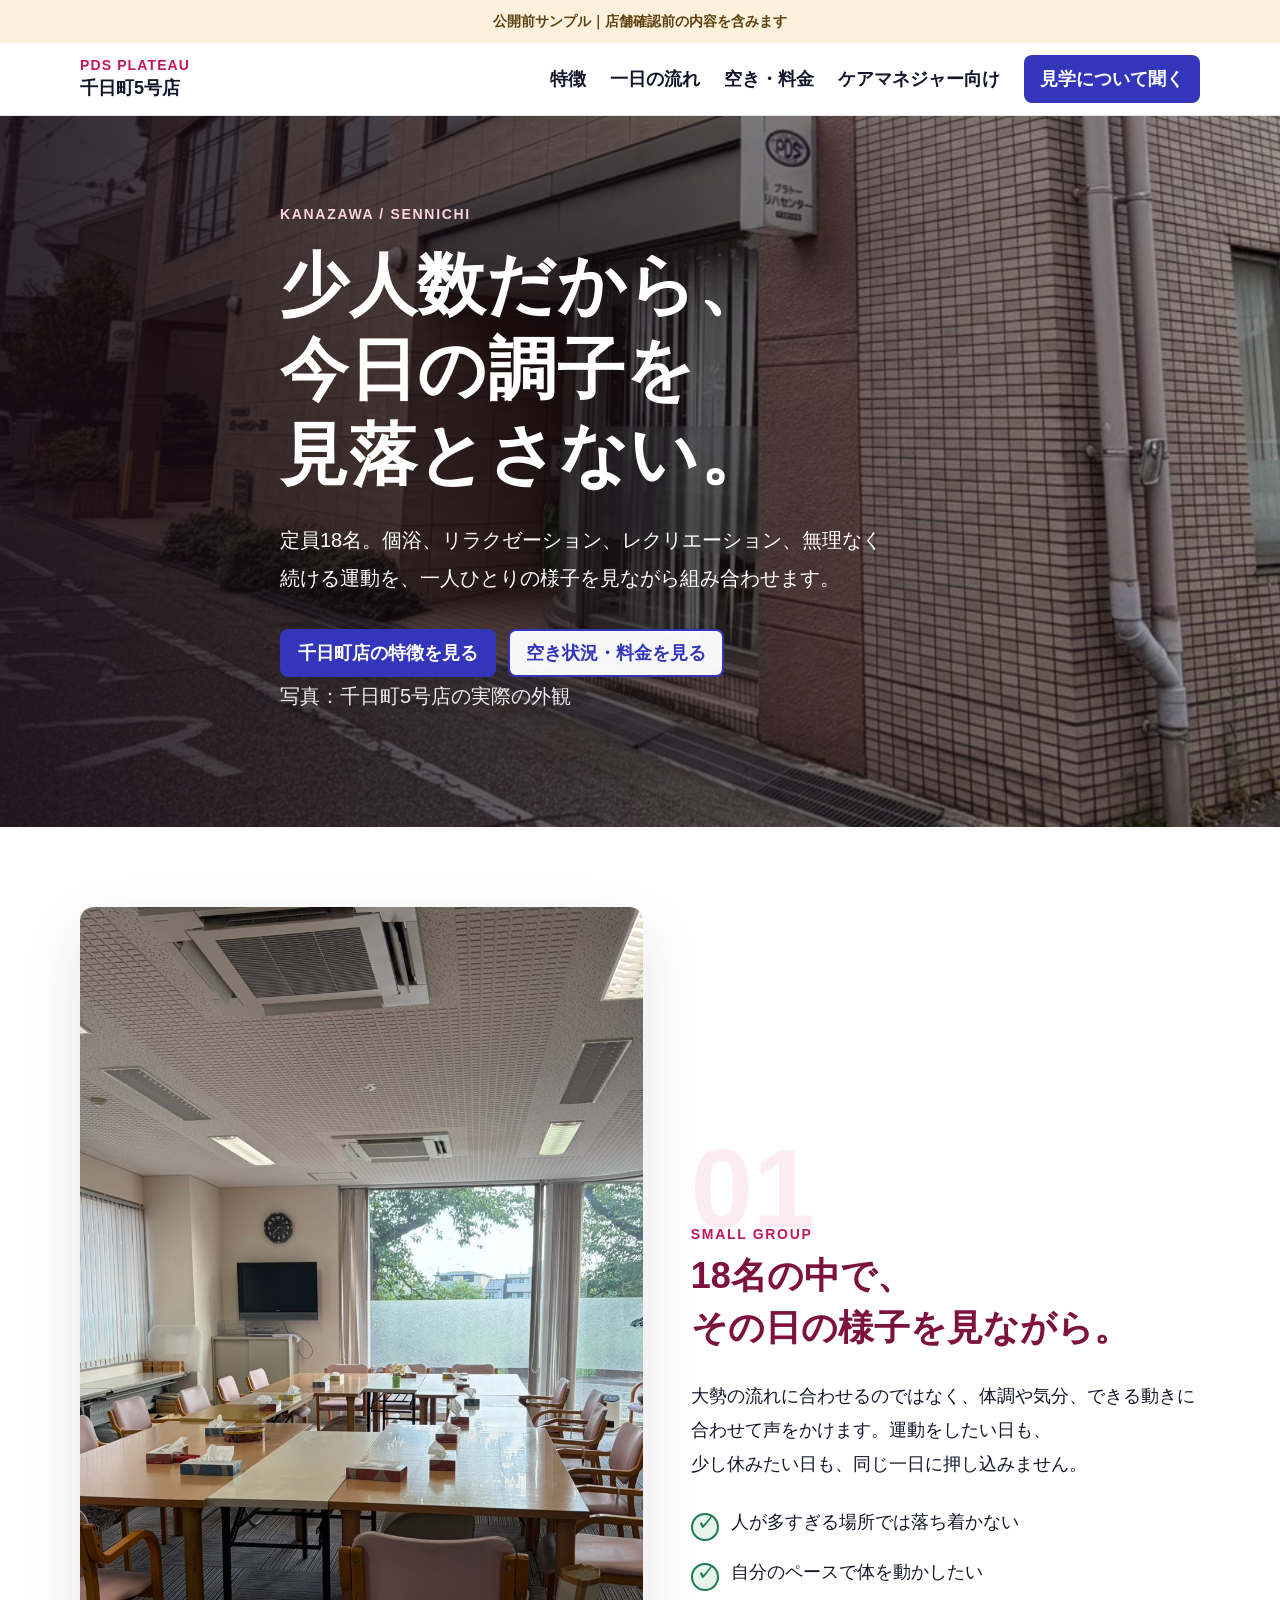
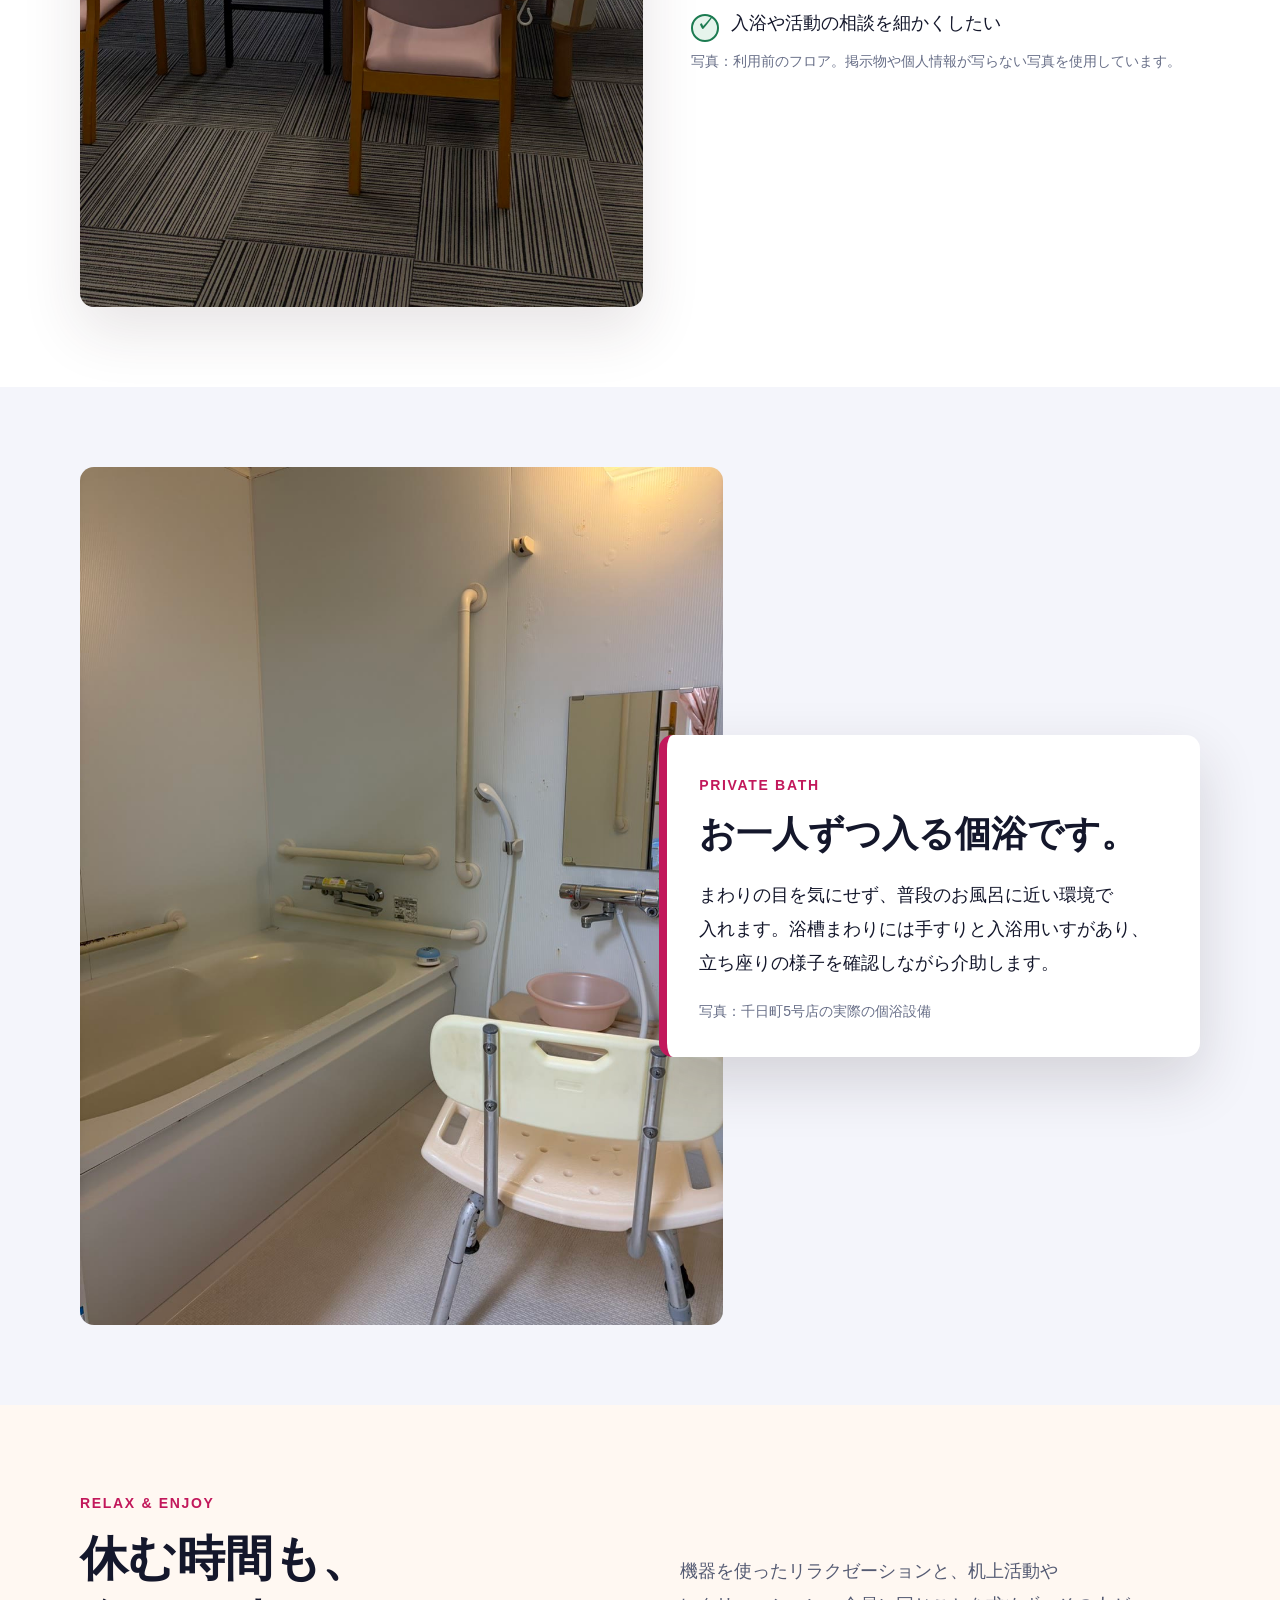
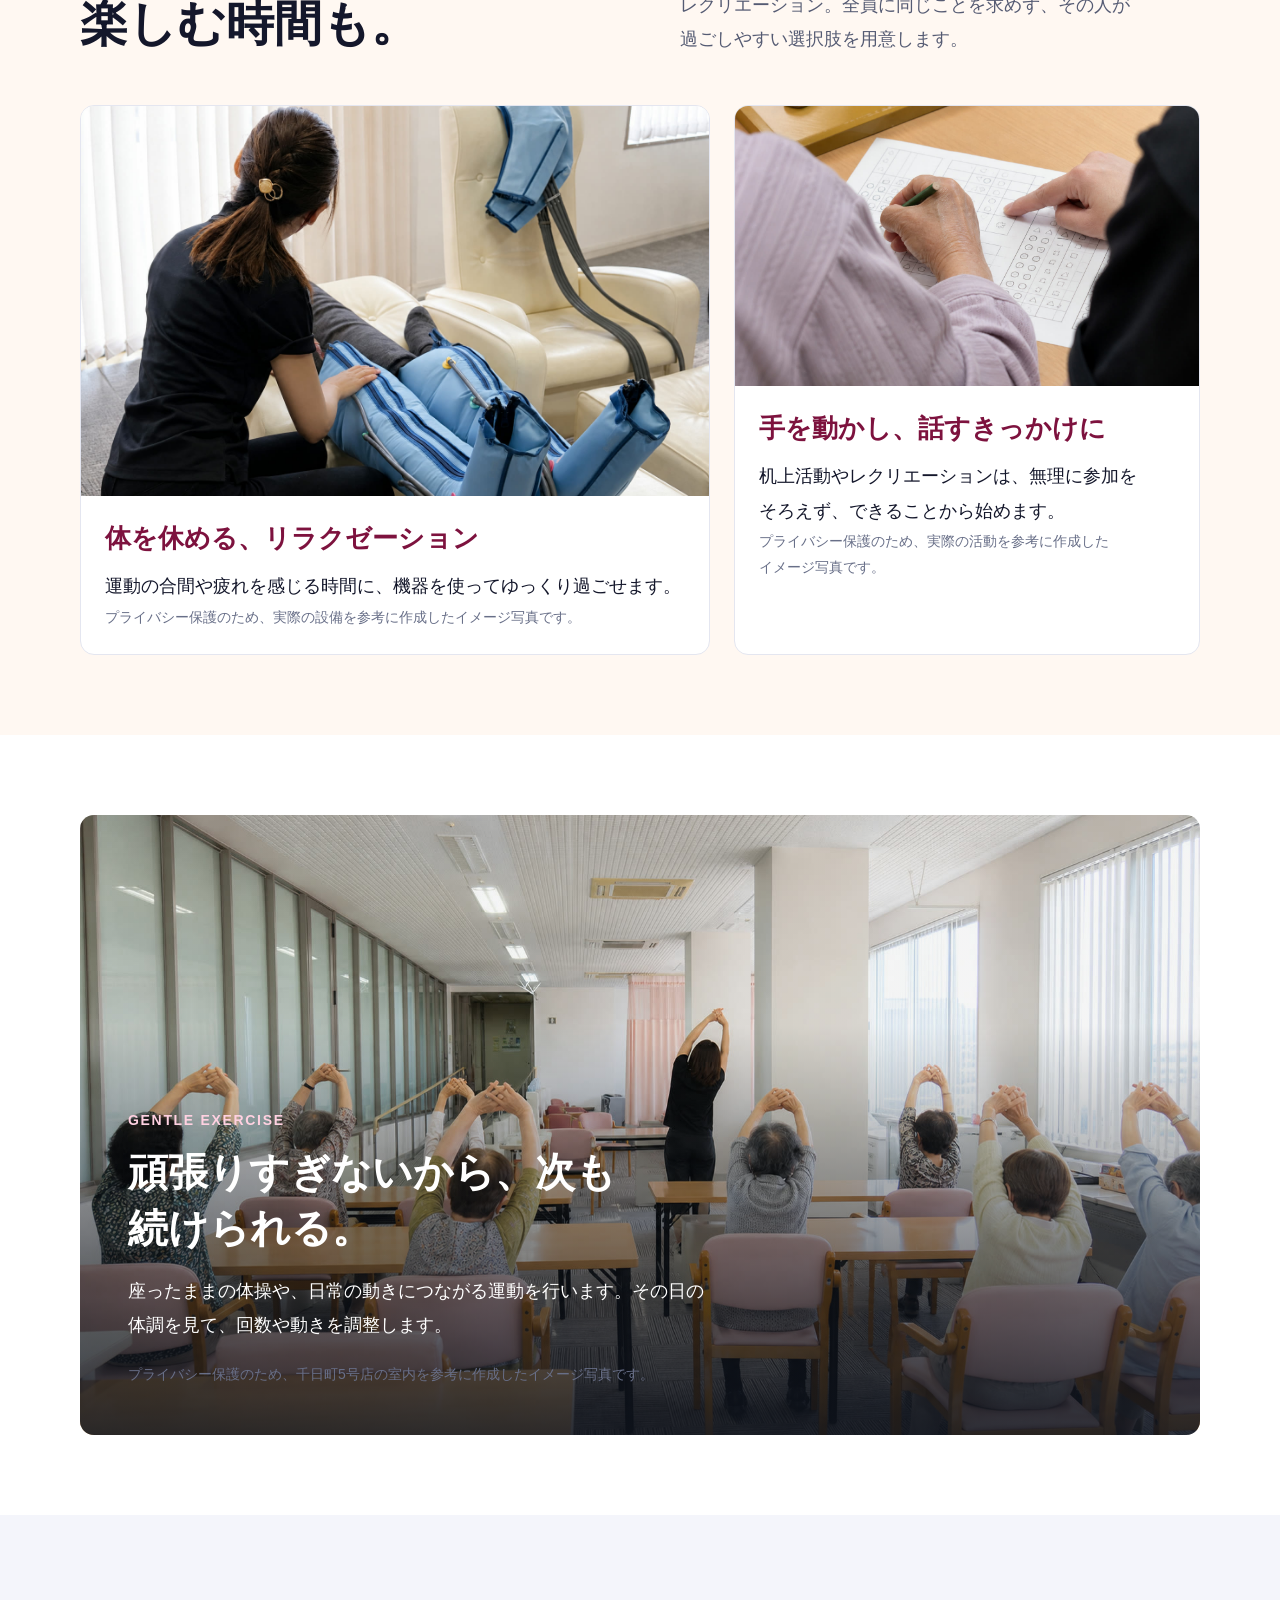
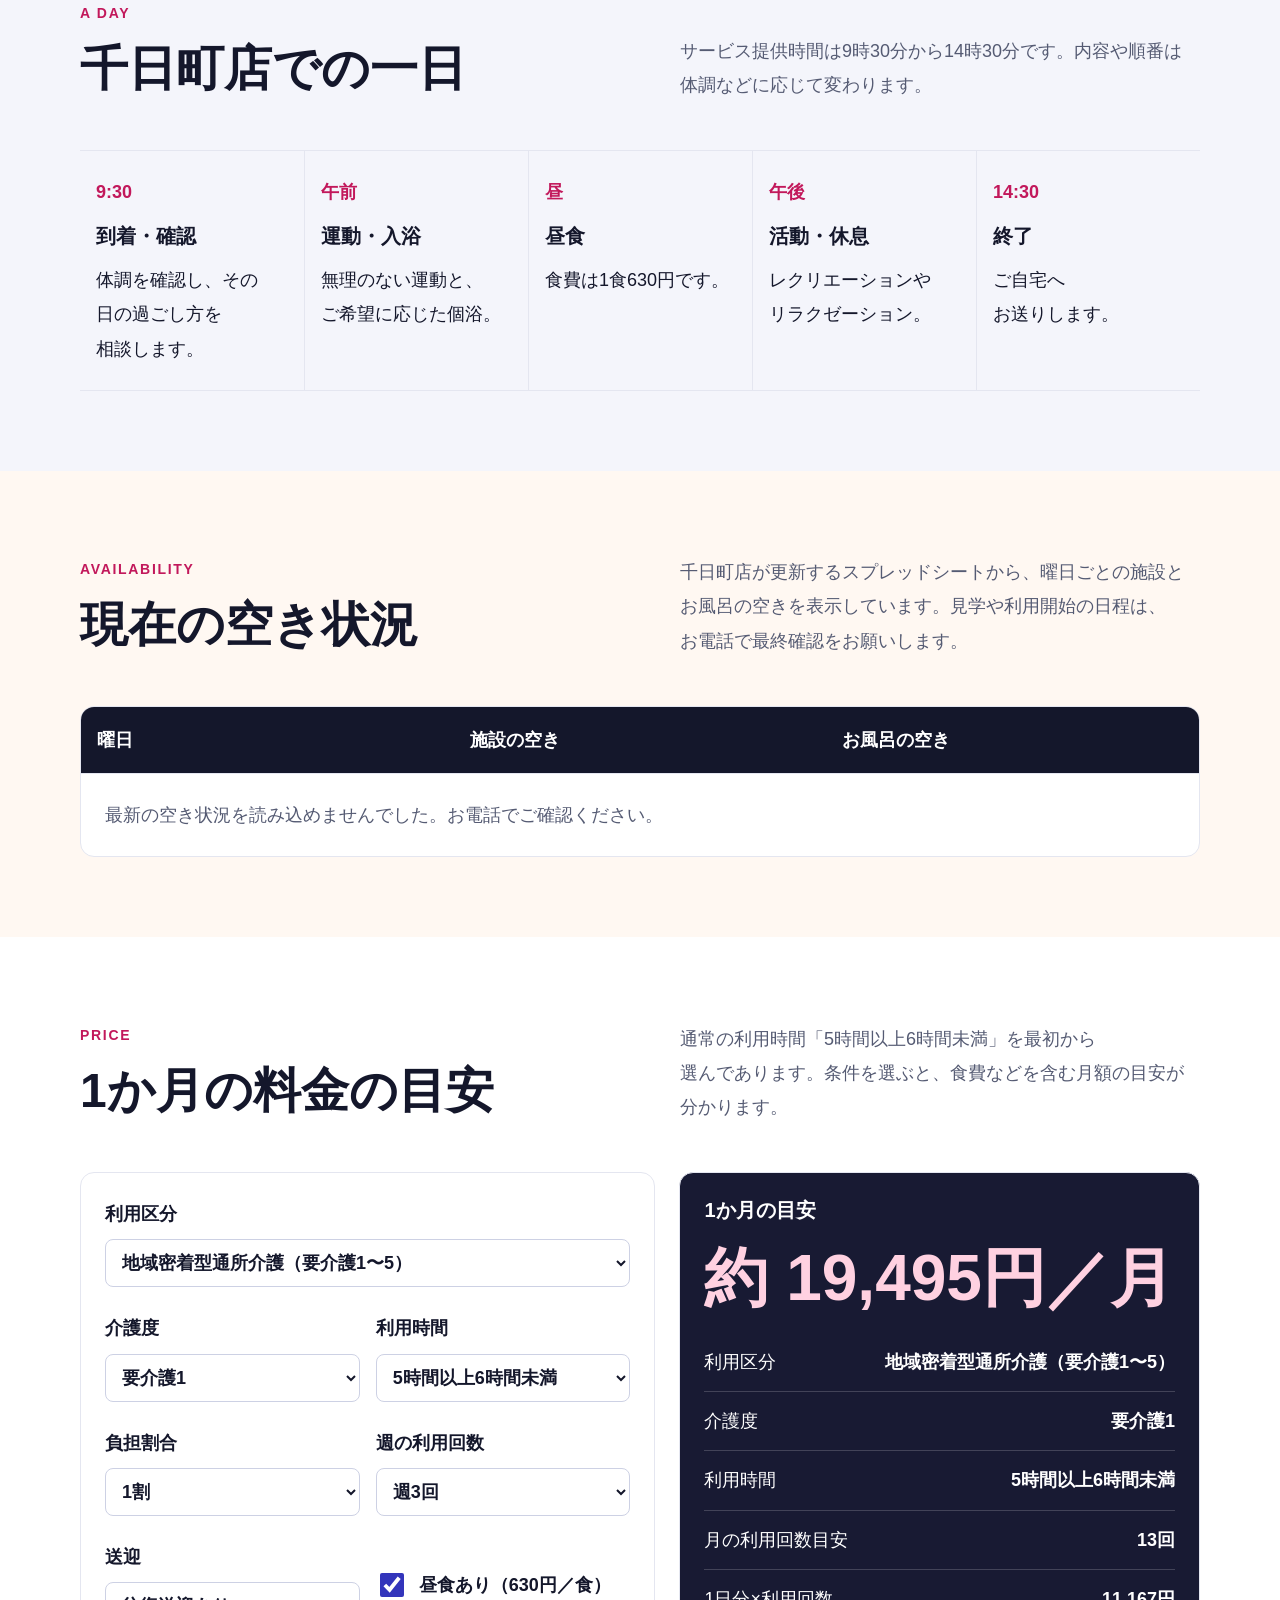
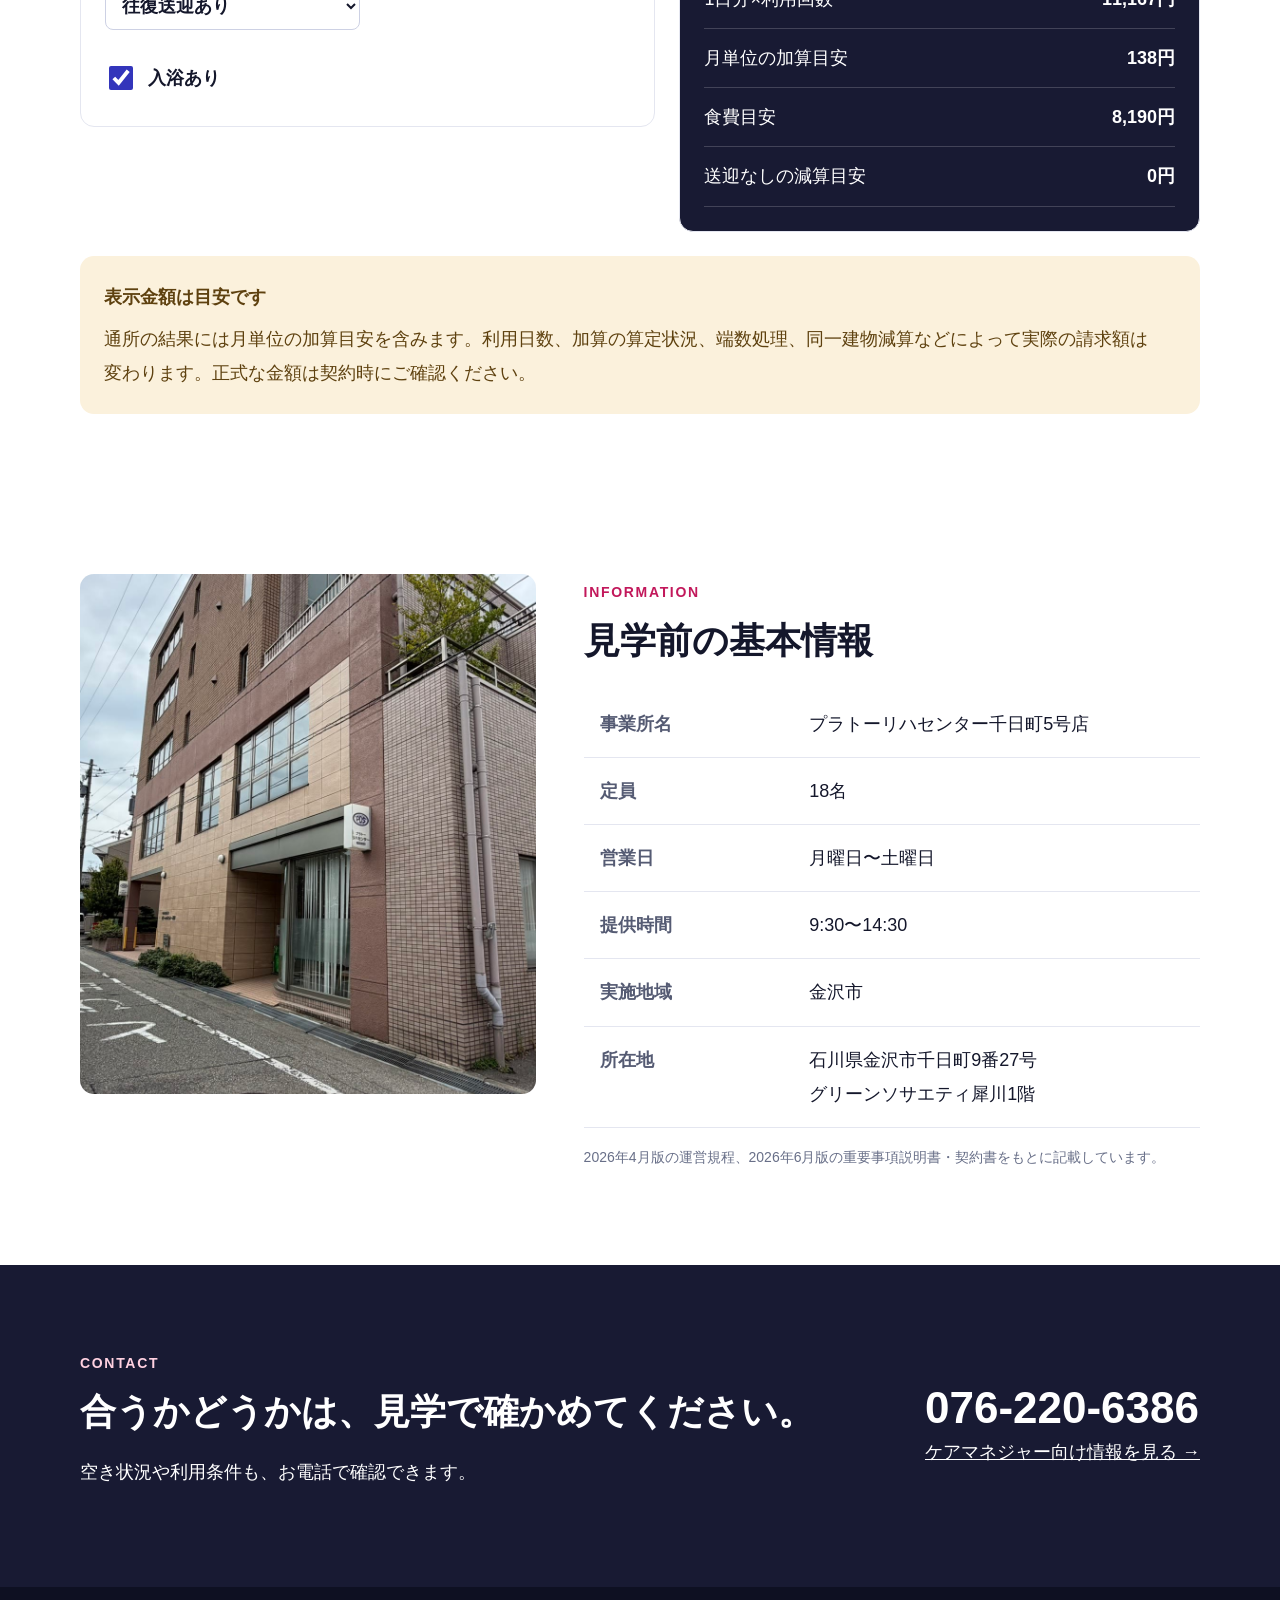
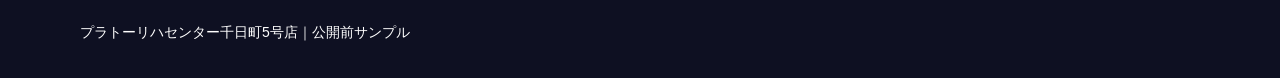
==== index.html @ 01711fa9 "千日町店の確認用LPを追加" ====
<!doctype html>
<html lang="ja">
<head>
  <meta charset="utf-8">
  <meta name="viewport" content="width=device-width,initial-scale=1">
  <meta name="robots" content="noindex,nofollow">
  <meta name="description" content="金沢市千日町の定員18名のデイサービス。個浴、リラクゼーション、レクリエーション、無理なく続ける運動をご案内します。">
  <title>プラトーリハセンター千日町5号店｜金沢市のデイサービス</title>
  <link rel="stylesheet" href="assets/sennichi.css">
</head>
<body>
  <a class="skip" href="#main">本文へ移動</a>
  <div class="draft-banner">公開前サンプル｜店舗確認前の内容を含みます</div>
  <nav class="site-nav" aria-label="ページ内ナビゲーション">
    <div class="inner nav-row">
      <a class="brand" href="sennichi.html"><small>PDS PLATEAU</small>千日町5号店</a>
      <div class="nav-links">
        <a href="#features">特徴</a>
        <a href="#day">一日の流れ</a>
        <a href="#availability">空き・料金</a>
        <a href="sennichi-caremanager.html">ケアマネジャー向け</a>
        <a class="nav-cta" href="#contact">見学について聞く</a>
      </div>
    </div>
  </nav>

  <main id="main">
    <header class="hero">
      <div class="hero-media"><img src="assets/sennichi/exterior.jpg" alt="プラトーリハセンター千日町5号店が入る建物の外観"></div>
      <div class="inner hero-copy">
        <span class="eyebrow">KANAZAWA / SENNICHI</span>
        <h1>少人数だから、<br>今日の調子を見落とさない。</h1>
        <p>定員18名。個浴、リラクゼーション、レクリエーション、無理なく続ける運動を、一人ひとりの様子を見ながら組み合わせます。</p>
        <div class="hero-actions">
          <a class="btn btn-primary" href="#features">千日町店の特徴を見る</a>
          <a class="btn btn-secondary" href="#availability">空き状況・料金を見る</a>
        </div>
        <p class="photo-note">写真：千日町5号店の実際の外観</p>
      </div>
    </header>

    <section id="features">
      <div class="inner intro-grid">
        <div class="intro-image"><img src="assets/sennichi/room.jpg" alt="明るい窓とテーブルが並ぶ千日町5号店の室内"></div>
        <div class="intro-copy">
          <div class="number">01</div>
          <span class="eyebrow">SMALL GROUP</span>
          <h2>18名の中で、<br>その日の様子を見ながら。</h2>
          <p>大勢の流れに合わせるのではなく、体調や気分、できる動きに合わせて声をかけます。運動をしたい日も、少し休みたい日も、同じ一日に押し込みません。</p>
          <ul class="check-list">
            <li>人が多すぎる場所では落ち着かない</li>
            <li>自分のペースで体を動かしたい</li>
            <li>入浴や活動の相談を細かくしたい</li>
          </ul>
          <p class="photo-note">写真：利用前のフロア。掲示物や個人情報が写らない写真を使用しています。</p>
        </div>
      </div>
    </section>

    <section class="soft">
      <div class="inner bath-layout">
        <div class="bath-image"><img src="assets/sennichi/private-bath.jpg" alt="手すりと入浴用いすを備えた千日町5号店の個浴"></div>
        <div class="quote-card">
          <span class="eyebrow">PRIVATE BATH</span>
          <h2>お一人ずつ入る個浴です。</h2>
          <p>まわりの目を気にせず、普段のお風呂に近い環境で入れます。浴槽まわりには手すりと入浴用いすがあり、立ち座りの様子を確認しながら介助します。</p>
          <p class="photo-note">写真：千日町5号店の実際の個浴設備</p>
        </div>
      </div>
    </section>

    <section class="warm">
      <div class="inner">
        <div class="section-head">
          <div><span class="eyebrow">RELAX & ENJOY</span><h2>休む時間も、楽しむ時間も。</h2></div>
          <p>機器を使ったリラクゼーションと、机上活動やレクリエーション。全員に同じことを求めず、その人が過ごしやすい選択肢を用意します。</p>
        </div>
        <div class="experience-grid">
          <article class="experience-card">
            <img src="assets/sennichi/relaxation-image.jpg" alt="顔が写らない構図で示したリラクゼーション機器の利用イメージ">
            <div class="experience-copy"><h3>体を休める、リラクゼーション</h3><p>運動の合間や疲れを感じる時間に、機器を使ってゆっくり過ごせます。</p><p class="image-label">プライバシー保護のため、実際の設備を参考に作成したイメージ写真です。</p></div>
          </article>
          <article class="experience-card">
            <img src="assets/sennichi/recreation-image.jpg" alt="顔や記録が写らない机上活動のイメージ">
            <div class="experience-copy"><h3>手を動かし、話すきっかけに</h3><p>机上活動やレクリエーションは、無理に参加をそろえず、できることから始めます。</p><p class="image-label">プライバシー保護のため、実際の活動を参考に作成したイメージ写真です。</p></div>
          </article>
        </div>
      </div>
    </section>

    <section>
      <div class="inner exercise-stage">
        <img src="assets/sennichi/gentle-exercise-image.jpg" alt="顔が写らない構図で少人数の体操を行うイメージ">
        <div class="exercise-copy">
          <span class="eyebrow" style="color:#FFD1E1">GENTLE EXERCISE</span>
          <h2>頑張りすぎないから、次も続けられる。</h2>
          <p>座ったままの体操や、日常の動きにつながる運動を行います。その日の体調を見て、回数や動きを調整します。</p>
          <p class="photo-note">プライバシー保護のため、千日町5号店の室内を参考に作成したイメージ写真です。</p>
        </div>
      </div>
    </section>

    <section id="day" class="soft">
      <div class="inner">
        <div class="section-head"><div><span class="eyebrow">A DAY</span><h2>千日町店での一日</h2></div><p>サービス提供時間は9時30分から14時30分です。内容や順番は体調などに応じて変わります。</p></div>
        <div class="day-flow">
          <div class="day-step"><time>9:30</time><strong>到着・確認</strong><span>体調を確認し、その日の過ごし方を相談します。</span></div>
          <div class="day-step"><time>午前</time><strong>運動・入浴</strong><span>無理のない運動と、ご希望に応じた個浴。</span></div>
          <div class="day-step"><time>昼</time><strong>昼食</strong><span>食費は1食630円です。</span></div>
          <div class="day-step"><time>午後</time><strong>活動・休息</strong><span>レクリエーションやリラクゼーション。</span></div>
          <div class="day-step"><time>14:30</time><strong>終了</strong><span>ご自宅へお送りします。</span></div>
        </div>
      </div>
    </section>

    <section id="availability" class="warm">
      <div class="inner">
        <div class="section-head">
          <div><span class="eyebrow">AVAILABILITY</span><h2>現在の空き状況</h2></div>
          <p>千日町店が更新するスプレッドシートから、曜日ごとの施設とお風呂の空きを表示しています。見学や利用開始の日程は、お電話で最終確認をお願いします。</p>
        </div>
        <div class="availability-wrap">
          <table class="availability-table">
            <thead><tr><th>曜日</th><th>施設の空き</th><th>お風呂の空き</th></tr></thead>
            <tbody id="availabilityBody"></tbody>
          </table>
          <p id="availabilityMessage" class="availability-message">最新情報を読み込んでいます。</p>
        </div>
      </div>
    </section>

    <section id="price">
      <div class="inner">
        <div class="section-head">
          <div><span class="eyebrow">PRICE</span><h2>1か月の料金の目安</h2></div>
          <p>通常の利用時間「5時間以上6時間未満」を最初から選んであります。条件を選ぶと、食費などを含む月額の目安が分かります。</p>
        </div>
        <div class="simulator">
          <div class="sim-panel">
            <div class="form-grid">
              <label class="field field-wide">利用区分
                <select id="serviceType"><option value="daycare">地域密着型通所介護（要介護1〜5）</option><option value="preventive1">介護予防型（要支援1・事業対象者／週1回）</option><option value="preventive2">介護予防型（要支援2・事業対象者／週2回）</option></select>
              </label>
              <label class="field" id="careLevelField">介護度
                <select id="careLevel"><option value="0">要介護1</option><option value="1">要介護2</option><option value="2">要介護3</option><option value="3">要介護4</option><option value="4">要介護5</option></select>
              </label>
              <label class="field" id="timeSlotField">利用時間
                <select id="timeSlot"><option value="short">3時間以上4時間未満</option><option value="middle">4時間以上5時間未満</option><option value="standard" selected>5時間以上6時間未満</option></select>
              </label>
              <label class="field">負担割合
                <select id="burden"><option value="1">1割</option><option value="2">2割</option><option value="3">3割</option></select>
              </label>
              <label class="field" id="weeklyField">週の利用回数
                <select id="weekly"><option value="1">週1回</option><option value="2">週2回</option><option value="3" selected>週3回</option><option value="4">週4回</option><option value="5">週5回</option><option value="6">週6回</option></select>
              </label>
              <label class="field">送迎
                <select id="transport"><option value="0">往復送迎あり</option><option value="1">片道送迎なし</option><option value="2">往復送迎なし</option></select>
              </label>
              <label class="check-field"><input id="lunch" type="checkbox" checked> 昼食あり（630円／食）</label>
              <label class="check-field" id="bathField"><input id="bath" type="checkbox" checked> 入浴あり</label>
            </div>
          </div>
          <aside class="result-panel" aria-live="polite">
            <h3>1か月の目安</h3>
            <div class="total" id="totalPrice">—</div>
            <ul class="breakdown" id="breakdown"></ul>
          </aside>
        </div>
        <div class="notice"><strong>表示金額は目安です</strong>通所の結果には月単位の加算目安を含みます。利用日数、加算の算定状況、端数処理、同一建物減算などによって実際の請求額は変わります。正式な金額は契約時にご確認ください。</div>
      </div>
    </section>

    <section>
      <div class="inner facts-grid">
        <div class="facts-photo"><img src="assets/sennichi/exterior.jpg" alt="千日町5号店の建物外観"></div>
        <div>
          <span class="eyebrow">INFORMATION</span>
          <h2 style="font:900 36px/1.4 var(--pds-font-ui);margin:8px 0 24px">見学前の基本情報</h2>
          <table class="fact-table"><tbody>
            <tr><th>事業所名</th><td>プラトーリハセンター千日町5号店</td></tr>
            <tr><th>定員</th><td>18名</td></tr>
            <tr><th>営業日</th><td>月曜日〜土曜日</td></tr>
            <tr><th>提供時間</th><td>9:30〜14:30</td></tr>
            <tr><th>実施地域</th><td>金沢市</td></tr>
            <tr><th>所在地</th><td>石川県金沢市千日町9番27号 グリーンソサエティ犀川1階</td></tr>
          </tbody></table>
          <p class="source-note">2026年4月版の運営規程、2026年6月版の重要事項説明書・契約書をもとに記載しています。</p>
        </div>
      </div>
    </section>

    <section id="contact" class="contact-band">
      <div class="inner contact-row">
        <div><span class="eyebrow" style="color:#FFD1E1">CONTACT</span><h2>合うかどうかは、見学で確かめてください。</h2><p>空き状況や利用条件も、お電話で確認できます。</p></div>
        <div><a class="phone" href="tel:0762206386">076-220-6386</a><br><a href="sennichi-caremanager.html">ケアマネジャー向け情報を見る →</a></div>
      </div>
    </section>
  </main>
  <footer><div class="inner">プラトーリハセンター千日町5号店｜公開前サンプル</div></footer>
  <script src="assets/facility-tools.js"></script>
  <script src="assets/sennichi-config.js"></script>
  <script>PDSFacilityTools.init(PDSSennichiConfig);</script>
</body>
</html>
---- assets/sennichi.css ----
@import url("tokens.css");

:root{
  --sennichi:#C2185B;
  --sennichi-dark:#7D123E;
  --sennichi-soft:#FCECF2;
  --warm:#FFF8F2;
  --ink:#14172B;
}

html{scroll-behavior:smooth;}
body{
  color:var(--ink);
  background:#fff;
  font-family:var(--pds-font-body);
  font-size:18px;
  line-height:1.9;
  word-break:auto-phrase;
}
img{display:block;width:100%;height:100%;object-fit:cover;}
a{color:inherit;}
button,select,input{font:inherit;}
.skip{position:absolute;left:-9999px;top:8px;z-index:100;background:#fff;padding:12px 16px;}
.skip:focus{left:8px;}
.draft-banner{background:var(--pds-warning-bg);color:#5E410F;padding:8px 16px;text-align:center;font-weight:700;font-size:14px;}
.inner{width:min(1120px,calc(100% - 48px));margin-inline:auto;}
.site-nav{position:sticky;top:0;z-index:30;background:rgba(255,255,255,.96);border-bottom:1px solid var(--pds-border);backdrop-filter:blur(12px);}
.nav-row{min-height:72px;display:flex;align-items:center;justify-content:space-between;gap:24px;}
.brand{text-decoration:none;font-family:var(--pds-font-ui);font-weight:900;line-height:1.4;}
.brand small{display:block;color:var(--sennichi);font-size:14px;letter-spacing:.08em;}
.nav-links{display:flex;align-items:center;gap:24px;font-weight:700;}
.nav-links a{text-decoration:none;}
.nav-links .nav-cta{min-height:48px;display:inline-flex;align-items:center;padding:0 16px;border-radius:8px;background:var(--pds-primary);color:#fff;}

.hero{position:relative;min-height:690px;display:grid;align-items:end;overflow:hidden;background:#29212A;}
.hero-media{position:absolute;inset:0;}
.hero-media::after{content:"";position:absolute;inset:0;background:linear-gradient(90deg,rgba(24,12,19,.88) 0%,rgba(24,12,19,.62) 48%,rgba(24,12,19,.12) 100%);}
.hero-media img{object-position:center 68%;}
.hero-copy{position:relative;color:#fff;padding-block:80px;max-width:720px;}
.eyebrow{display:inline-block;color:var(--sennichi);font-family:var(--pds-font-ui);font-weight:900;font-size:14px;letter-spacing:.12em;text-transform:uppercase;}
.hero .eyebrow{color:#FFD1E1;}
.hero h1{font:900 clamp(40px,6vw,68px)/1.25 var(--pds-font-ui);margin:12px 0 24px;letter-spacing:.01em;}
.hero p{font-size:20px;max-width:620px;margin:0 0 32px;}
.hero-actions{display:flex;flex-wrap:wrap;gap:12px;align-items:center;}
.btn{min-height:48px;min-width:88px;padding:0 16px;border-radius:8px;display:inline-flex;align-items:center;justify-content:center;text-decoration:none;font-weight:700;border:2px solid transparent;}
.btn-primary{background:var(--pds-primary);color:#fff;}
.btn-secondary{background:#fff;color:var(--pds-primary);border-color:var(--pds-primary);}
.hero .btn-secondary{background:rgba(255,255,255,.96);}
.photo-note{font-size:14px;color:var(--pds-text-muted);margin:8px 0 0;}
.hero .photo-note{color:#fff;opacity:.9;}

section{padding-block:80px;}
.section-head{display:grid;grid-template-columns:minmax(0,1fr) minmax(280px,520px);gap:48px;align-items:end;margin-bottom:48px;}
.section-head>*,.intro-grid>*,.bath-layout>*,.experience-grid>*,.facts-grid>*,.contact-row>*,.simulator>*{min-width:0;}
.section-head h2,.practical-hero h1{font:900 clamp(32px,4vw,48px)/1.35 var(--pds-font-ui);margin:8px 0 0;}
.section-head p{margin:0;color:var(--pds-text-sub);}
.soft{background:var(--pds-bg);}
.warm{background:var(--warm);}
.intro-grid{display:grid;grid-template-columns:1.05fr .95fr;gap:48px;align-items:center;}
.intro-image{border-radius:14px;overflow:hidden;min-height:520px;box-shadow:0 24px 60px rgba(58,33,45,.12);}
.number{font:900 clamp(64px,9vw,112px)/.9 var(--pds-font-ui);color:var(--sennichi-soft);margin-bottom:-24px;}
.intro-copy h2{font:900 36px/1.45 var(--pds-font-ui);margin:0 0 24px;color:var(--sennichi-dark);}
.check-list{list-style:none;padding:0;margin:24px 0 0;display:grid;gap:16px;}
.check-list li{position:relative;padding-left:40px;}
.check-list li::before{content:"";position:absolute;left:0;top:8px;width:24px;height:24px;border-radius:50%;background:var(--pds-success-bg);border:2px solid var(--pds-success);}
.check-list li::after{content:"✓";position:absolute;left:5px;top:1px;color:var(--pds-success);font-weight:900;}

.bath-layout{display:grid;grid-template-columns:1.2fr .8fr;gap:48px;align-items:center;}
.bath-image{min-height:640px;border-radius:14px;overflow:hidden;}
.quote-card{margin-left:-112px;background:#fff;border-left:8px solid var(--sennichi);border-radius:14px;padding:32px;box-shadow:0 24px 60px rgba(43,28,36,.16);}
.quote-card h2{font:900 36px/1.4 var(--pds-font-ui);margin:8px 0 16px;}

.experience-grid{display:grid;grid-template-columns:1.15fr .85fr;gap:24px;align-items:stretch;}
.experience-card{border:1px solid var(--pds-border);border-radius:14px;background:#fff;overflow:hidden;display:grid;}
.experience-card:first-child{grid-template-rows:390px auto;}
.experience-card:last-child{grid-template-rows:280px auto;}
.experience-copy{padding:24px;}
.experience-copy h3{font:900 26px/1.45 var(--pds-font-ui);margin:0 0 12px;color:var(--sennichi-dark);}
.experience-copy p{margin:0;}
.image-label{font-size:14px;color:var(--pds-text-muted);margin-top:8px;}

.exercise-stage{position:relative;min-height:620px;border-radius:14px;overflow:hidden;display:flex;align-items:flex-end;}
.exercise-stage::after{content:"";position:absolute;inset:0;background:linear-gradient(0deg,rgba(15,20,30,.86),rgba(15,20,30,.04) 66%);}
.exercise-stage img{position:absolute;inset:0;}
.exercise-copy{position:relative;z-index:1;color:#fff;padding:48px;max-width:720px;min-width:0;width:100%;}
.exercise-copy h2{font:900 40px/1.4 var(--pds-font-ui);margin:8px 0 16px;}

.day-flow{display:grid;grid-template-columns:repeat(5,1fr);border-top:1px solid var(--pds-border);border-bottom:1px solid var(--pds-border);}
.day-step{padding:24px 16px;border-left:1px solid var(--pds-border);min-height:180px;}
.day-step:first-child{border-left:0;}
.day-step time{display:block;color:var(--sennichi);font-weight:900;font-variant-numeric:tabular-nums;}
.day-step strong{display:block;font-size:20px;margin:8px 0;}

.facts-grid{display:grid;grid-template-columns:.85fr 1.15fr;gap:48px;align-items:start;}
.facts-photo{height:520px;border-radius:14px;overflow:hidden;}
.fact-table,.availability-table{width:100%;border-collapse:collapse;background:#fff;table-layout:fixed;}
.fact-table th,.fact-table td,.availability-table th,.availability-table td{padding:16px;border-bottom:1px solid var(--pds-border);text-align:left;vertical-align:top;}
.fact-table td{overflow-wrap:anywhere;}
.fact-table th{width:34%;color:var(--pds-text-sub);}
.contact-band{background:#181A33;color:#fff;}
.contact-row{display:grid;grid-template-columns:1fr auto;gap:48px;align-items:center;}
.contact-row h2{font:900 36px/1.4 var(--pds-font-ui);margin:8px 0;}
.phone{font:900 clamp(28px,4vw,44px)/1.2 var(--pds-font-ui);text-decoration:none;font-variant-numeric:tabular-nums;}

/* ケアマネジャー向け */
.practical-hero{padding-block:64px;background:linear-gradient(135deg,var(--sennichi-soft),#fff 62%);border-bottom:1px solid var(--pds-border);}
.practical-hero p{max-width:760px;margin:16px 0 0;}
.quick-facts{display:grid;grid-template-columns:repeat(4,1fr);gap:16px;margin-top:32px;}
.quick-fact{background:#fff;border:1px solid var(--pds-border);border-radius:14px;padding:24px;}
.quick-fact span{display:block;color:var(--pds-text-sub);font-size:14px;font-weight:700;}
.quick-fact strong{display:block;margin-top:8px;font-size:20px;}
.availability-wrap{overflow-x:auto;border:1px solid var(--pds-border);border-radius:14px;background:#fff;}
.availability-table{min-width:600px;}
.availability-table thead th{background:#14172B;color:#fff;}
.availability-table td{height:64px;}
.status{display:inline-flex;align-items:center;min-height:36px;padding:4px 12px;border-radius:999px;font-weight:700;}
.status-many{color:var(--pds-success);background:var(--pds-success-bg);}
.status-few{color:var(--pds-warning);background:var(--pds-warning-bg);}
.status-none{color:var(--pds-danger);background:var(--pds-danger-bg);}
.status-info{color:var(--pds-info);background:var(--pds-info-bg);}
.availability-message{padding:24px;margin:0;color:var(--pds-text-sub);}

.simulator{display:grid;grid-template-columns:1.05fr .95fr;gap:24px;align-items:start;}
.sim-panel,.result-panel{border:1px solid var(--pds-border);border-radius:14px;padding:24px;background:#fff;}
.form-grid{display:grid;grid-template-columns:1fr 1fr;gap:24px 16px;}
.field{display:grid;gap:8px;font-weight:700;}
.field select{width:100%;min-height:48px;border:1px solid var(--pds-border-input);border-radius:8px;padding:0 12px;background:#fff;color:var(--ink);}
.field-wide{grid-column:1/-1;}
.check-field{display:flex;align-items:center;gap:12px;min-height:48px;font-weight:700;}
.check-field input{width:24px;height:24px;accent-color:var(--pds-primary);}
.hidden{display:none!important;}
.result-panel{position:sticky;top:96px;background:#181A33;color:#fff;}
.result-panel h3{margin:0;font:700 20px var(--pds-font-ui);}
.total{font:900 clamp(40px,6vw,64px)/1.2 var(--pds-font-ui);margin:16px 0;font-variant-numeric:tabular-nums;color:#FFD1E1;}
.breakdown{list-style:none;padding:0;margin:0;}
.breakdown li{display:flex;justify-content:space-between;gap:24px;padding:12px 0;border-bottom:1px solid rgba(255,255,255,.18);}
.breakdown b{text-align:right;font-variant-numeric:tabular-nums;}
.notice{background:var(--pds-warning-bg);color:#5E410F;border-radius:14px;padding:24px;margin-top:24px;}
.notice strong{display:block;margin-bottom:8px;}
.source-note{font-size:14px;color:var(--pds-text-muted);margin-top:16px;}
footer{background:#0E1022;color:#fff;padding:32px 0;font-size:14px;}

@media(max-width:900px){
  .nav-links a:not(.nav-cta){display:none;}
  .section-head,.intro-grid,.bath-layout,.facts-grid,.contact-row,.simulator{grid-template-columns:1fr;}
  .bath-image{min-height:520px;}
  .quote-card{margin:-96px 24px 0;position:relative;}
  .experience-grid{grid-template-columns:1fr;}
  .day-flow{grid-template-columns:1fr 1fr;}
  .day-step{border-bottom:1px solid var(--pds-border);}
  .quick-facts{grid-template-columns:1fr 1fr;}
  .result-panel{position:static;}
}

@media(max-width:620px){
  .inner{width:min(100% - 32px,1120px);}
  .hero{min-height:620px;}
  .hero-media::after{background:linear-gradient(0deg,rgba(24,12,19,.93) 0%,rgba(24,12,19,.48) 78%,rgba(24,12,19,.2));}
  .hero-copy{padding-block:48px;}
  section{padding-block:64px;}
  .section-head{gap:16px;margin-bottom:32px;}
  .intro-image,.bath-image,.facts-photo{min-height:360px;height:420px;}
  .quote-card{margin:-64px 16px 0;padding:24px;}
  .experience-card:first-child,.experience-card:last-child{grid-template-rows:260px auto;}
  .exercise-stage{min-height:560px;}
  .exercise-copy{padding:24px;}
  .day-flow,.quick-facts,.form-grid{grid-template-columns:1fr;}
  .day-step{border-left:0;min-height:auto;}
  .contact-row{gap:24px;}
  .breakdown li{display:grid;gap:4px;}
  .breakdown b{text-align:left;}
}

@media(prefers-reduced-motion:reduce){html{scroll-behavior:auto;}}
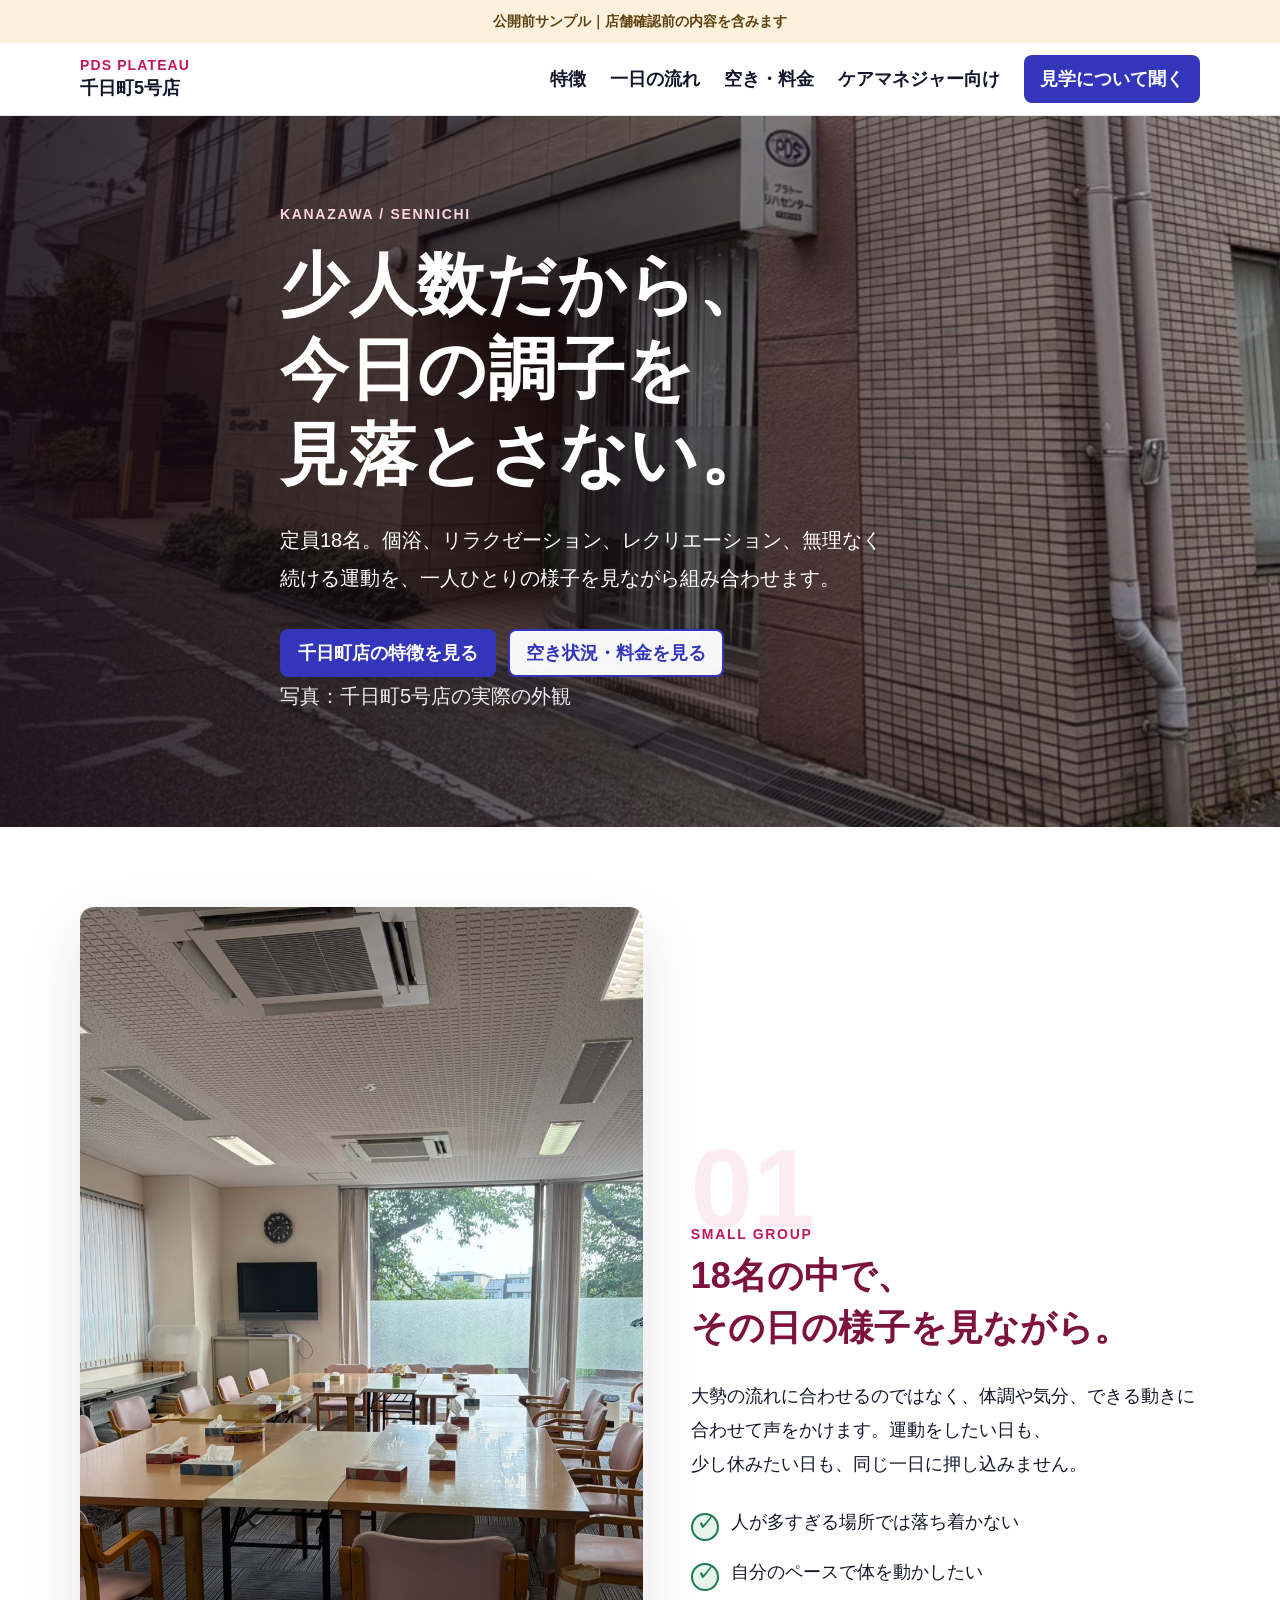
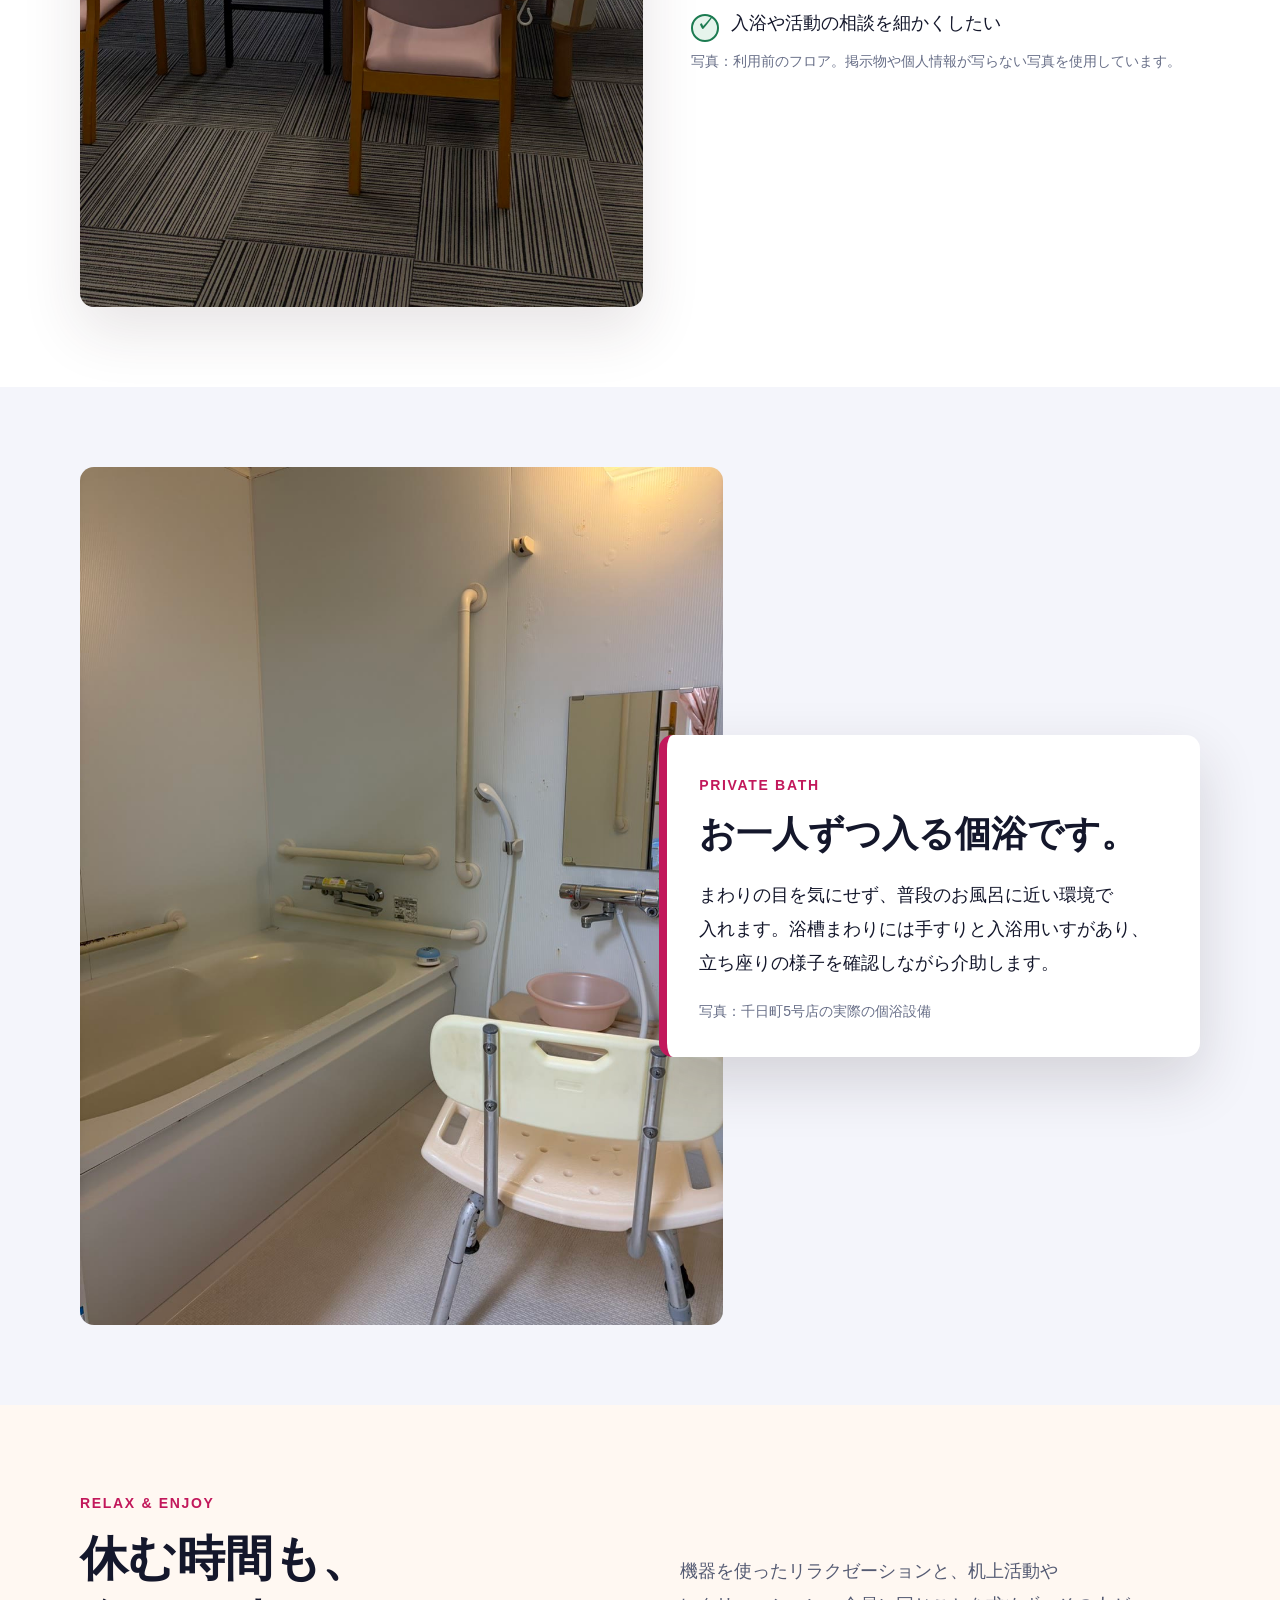
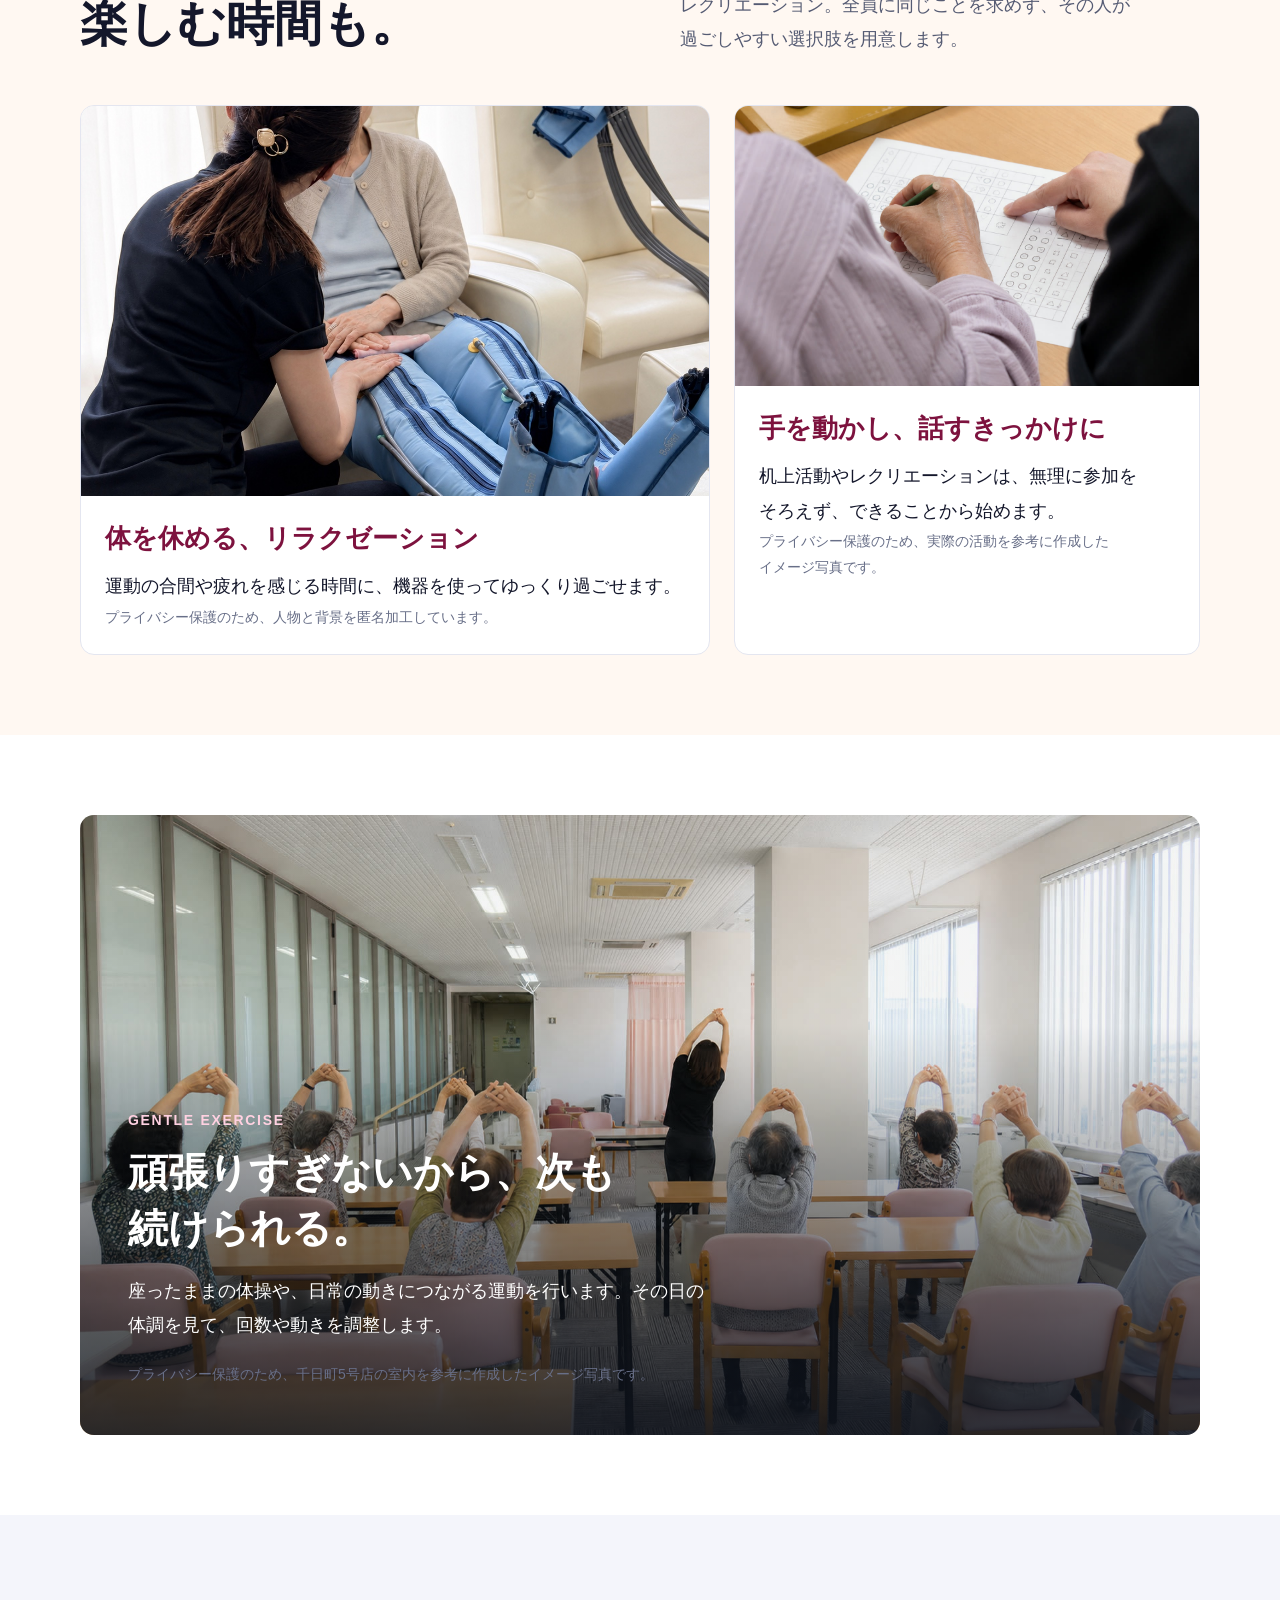
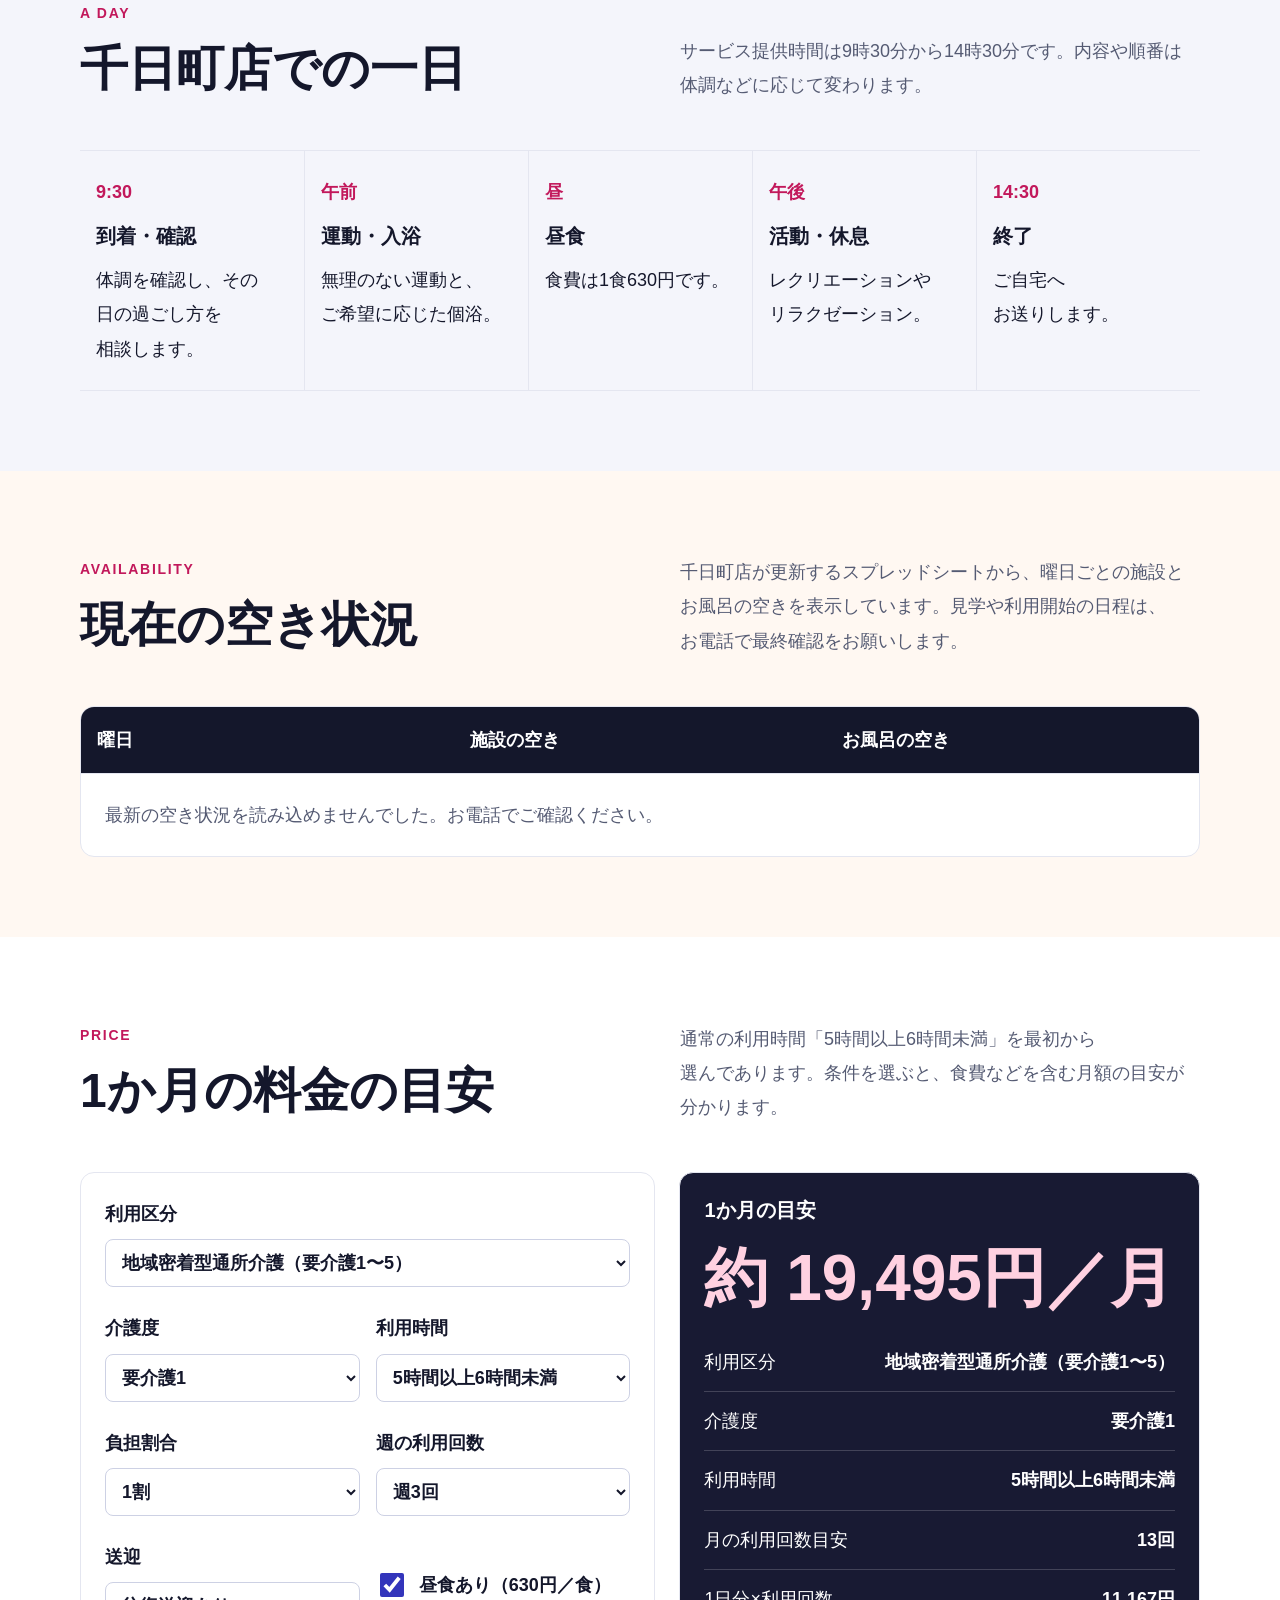
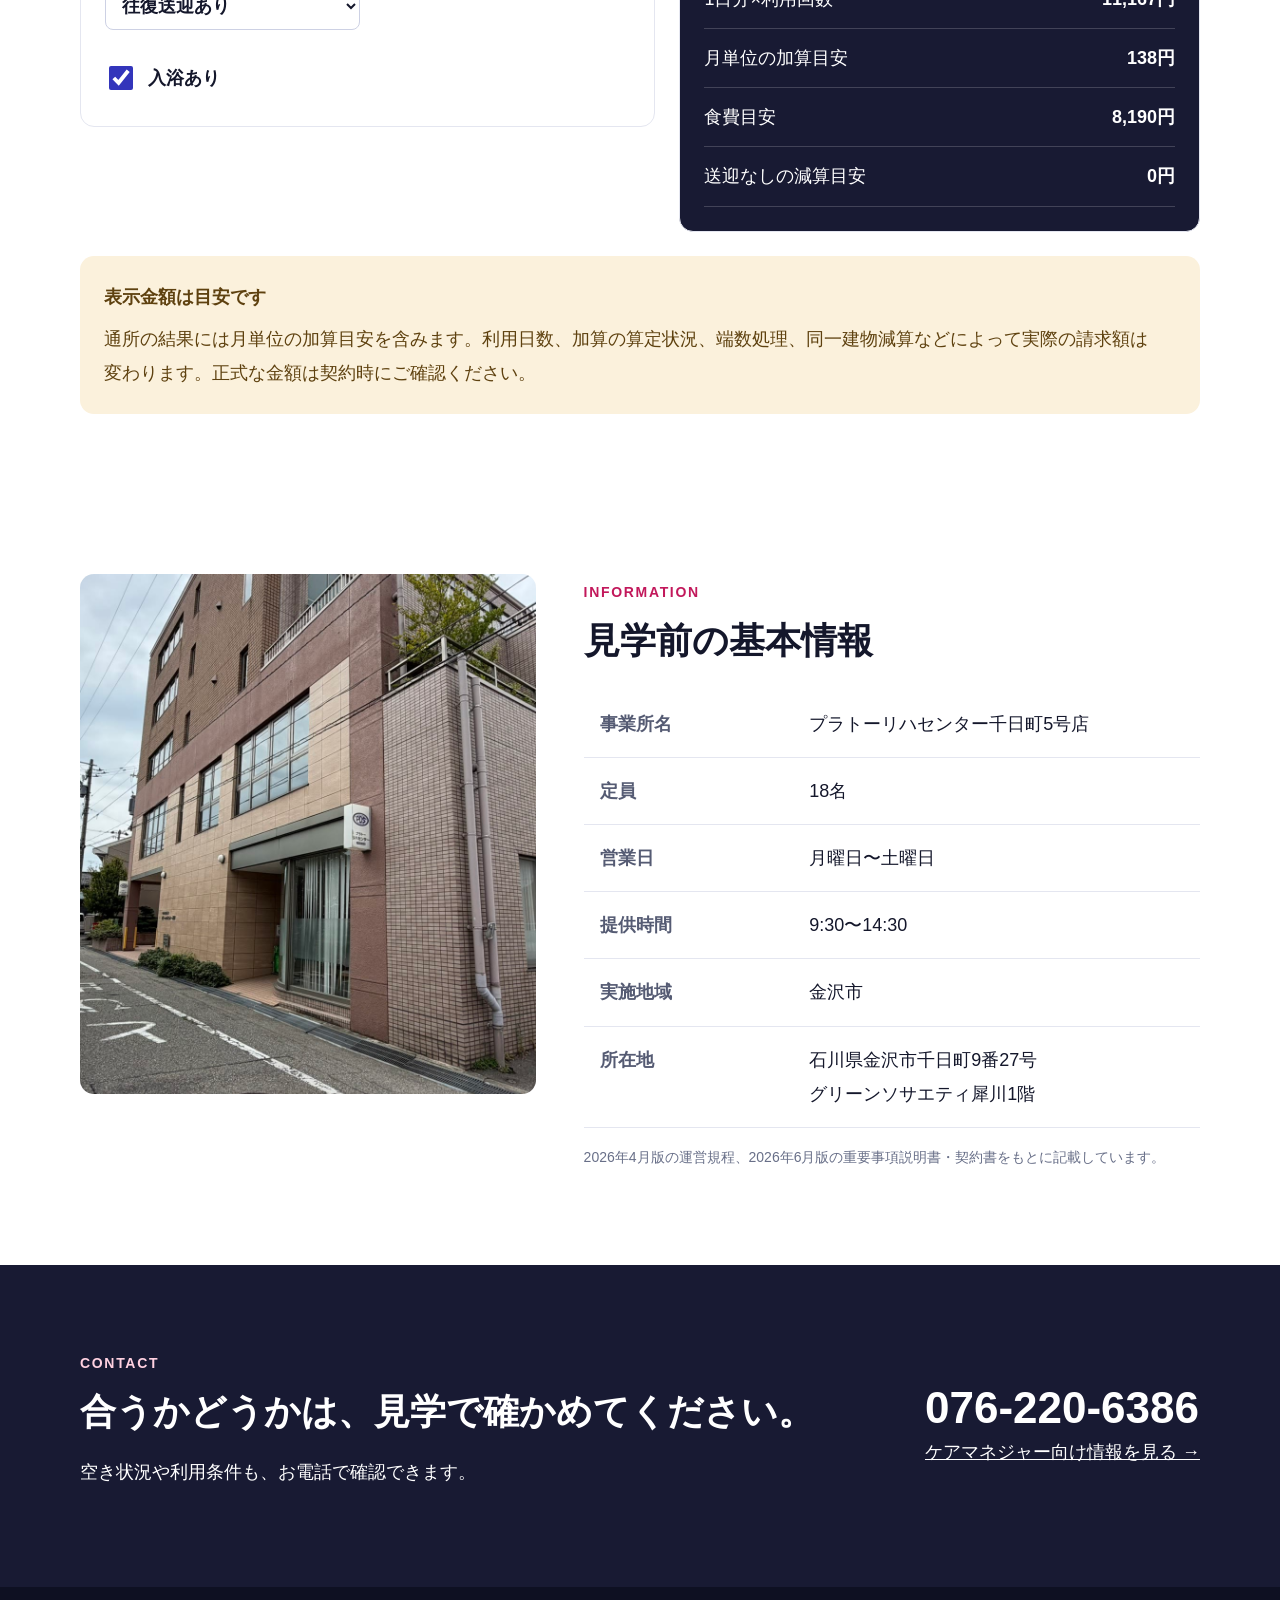
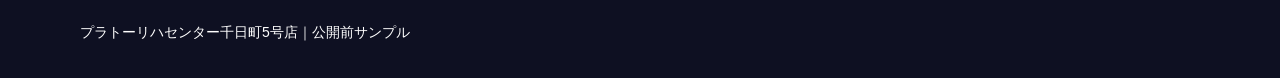
==== commit 4dd92b4a: "確認用LPの入口ページも匿名加工表記へ統一" ====
--- a/index.html
+++ b/index.html
@@ -77,8 +77,8 @@
         </div>
         <div class="experience-grid">
           <article class="experience-card">
-            <img src="assets/sennichi/relaxation-image.jpg" alt="顔が写らない構図で示したリラクゼーション機器の利用イメージ">
-            <div class="experience-copy"><h3>体を休める、リラクゼーション</h3><p>運動の合間や疲れを感じる時間に、機器を使ってゆっくり過ごせます。</p><p class="image-label">プライバシー保護のため、実際の設備を参考に作成したイメージ写真です。</p></div>
+            <img src="assets/sennichi/relaxation-image.jpg" alt="匿名加工した高齢女性がリラクゼーション機器を利用している様子">
+            <div class="experience-copy"><h3>体を休める、リラクゼーション</h3><p>運動の合間や疲れを感じる時間に、機器を使ってゆっくり過ごせます。</p><p class="image-label">プライバシー保護のため、人物と背景を匿名加工しています。</p></div>
           </article>
           <article class="experience-card">
             <img src="assets/sennichi/recreation-image.jpg" alt="顔や記録が写らない机上活動のイメージ">
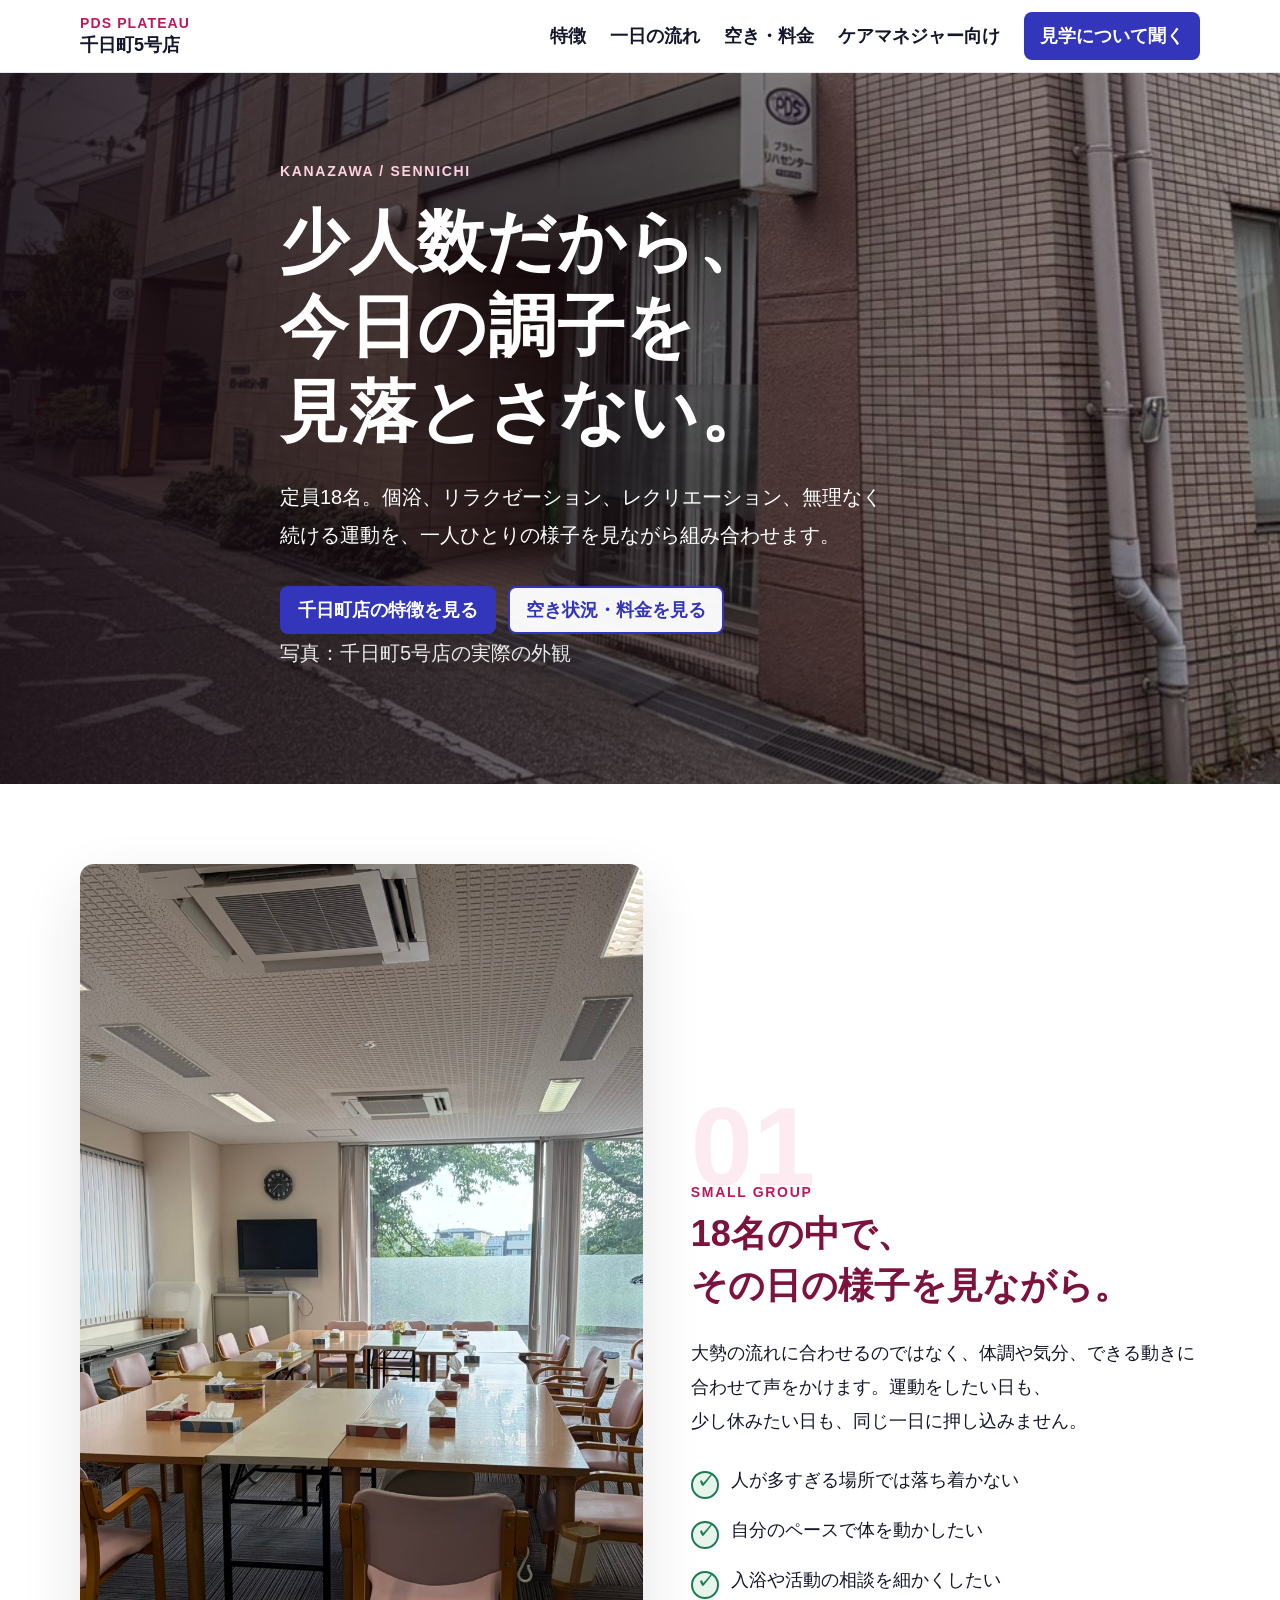
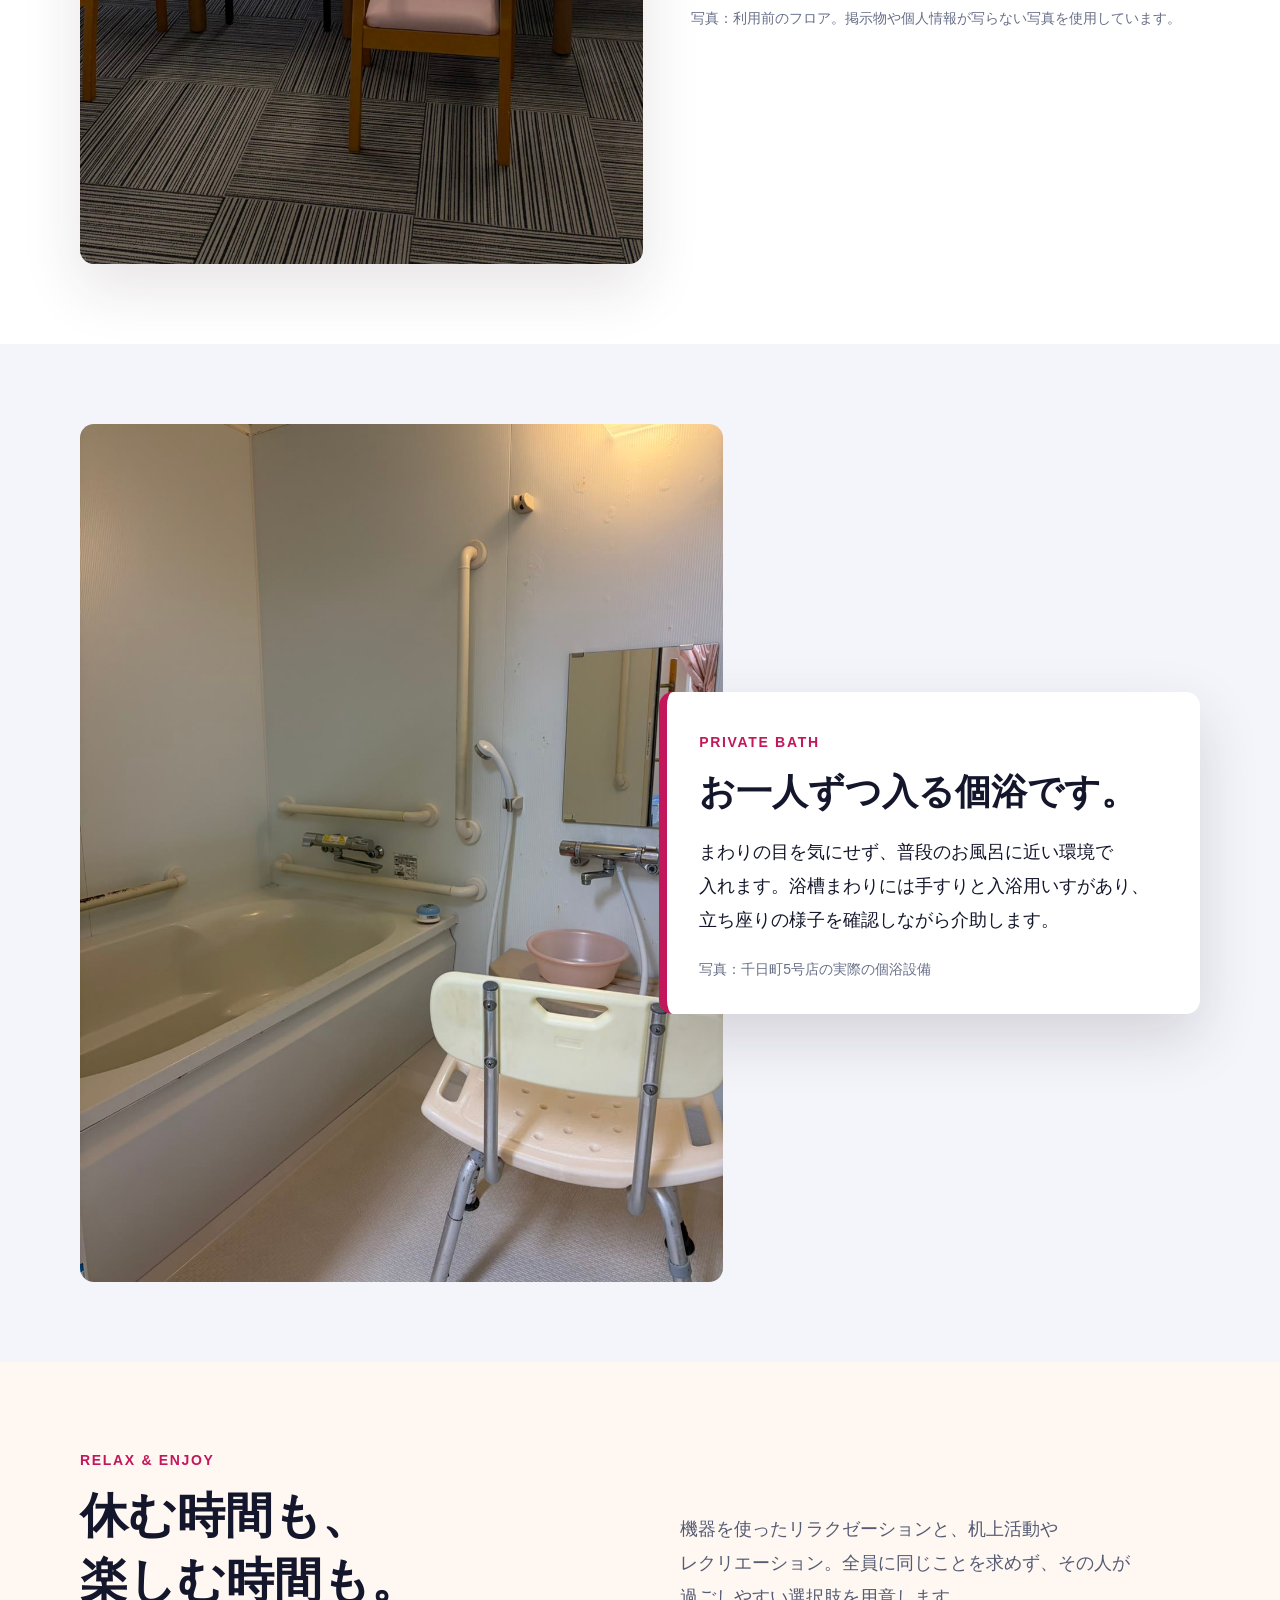
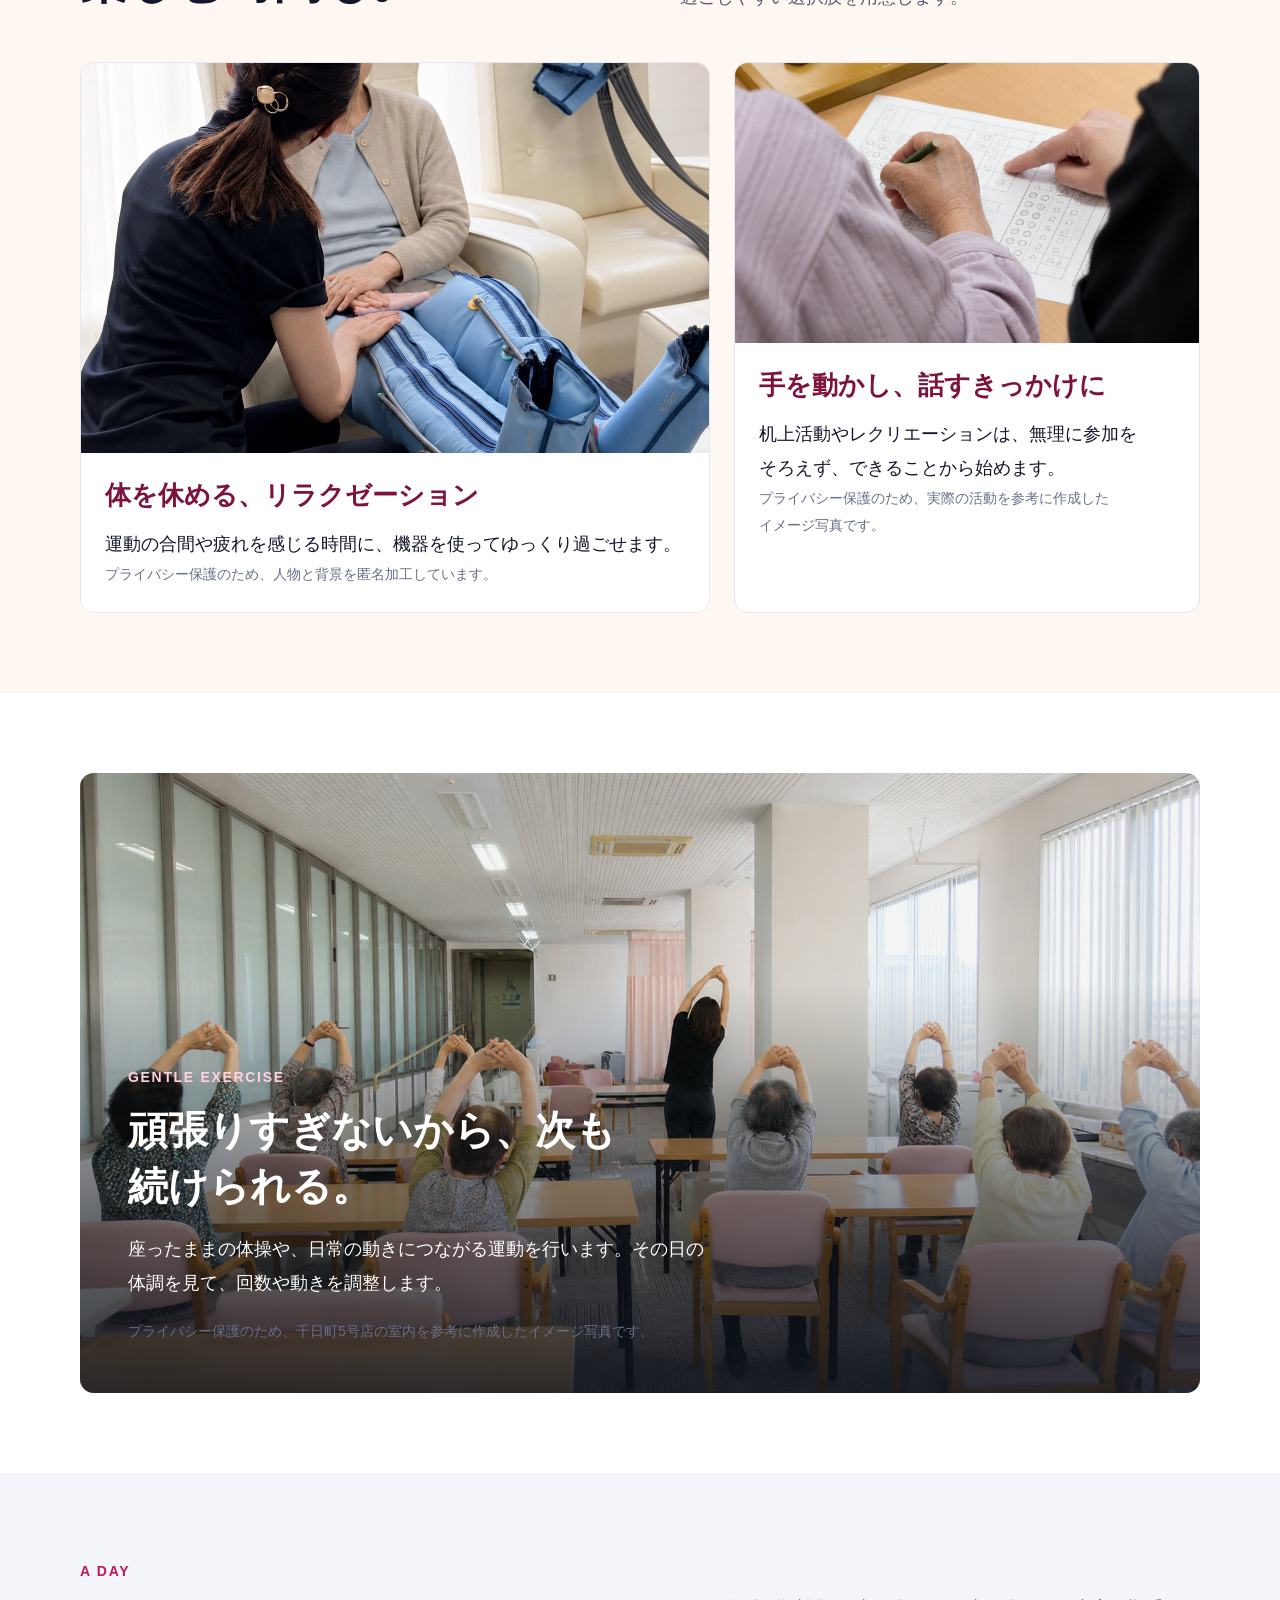
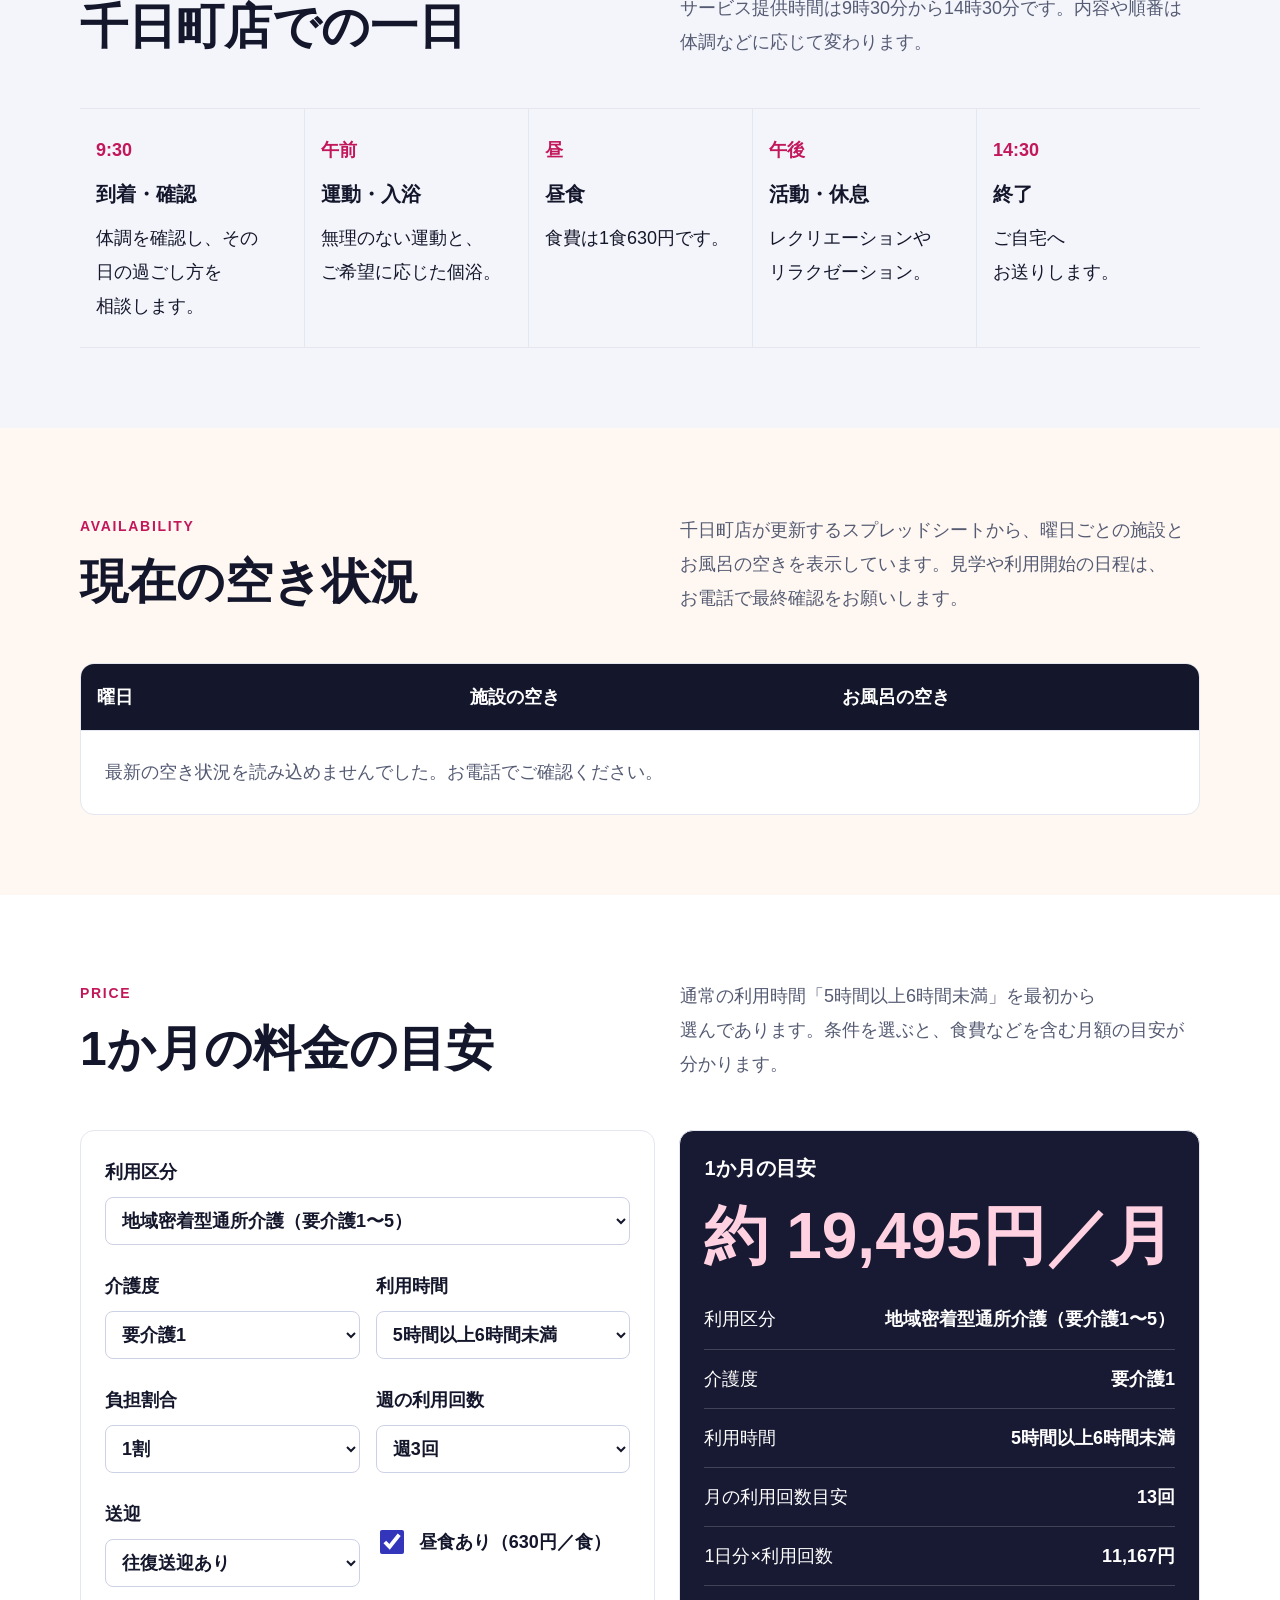
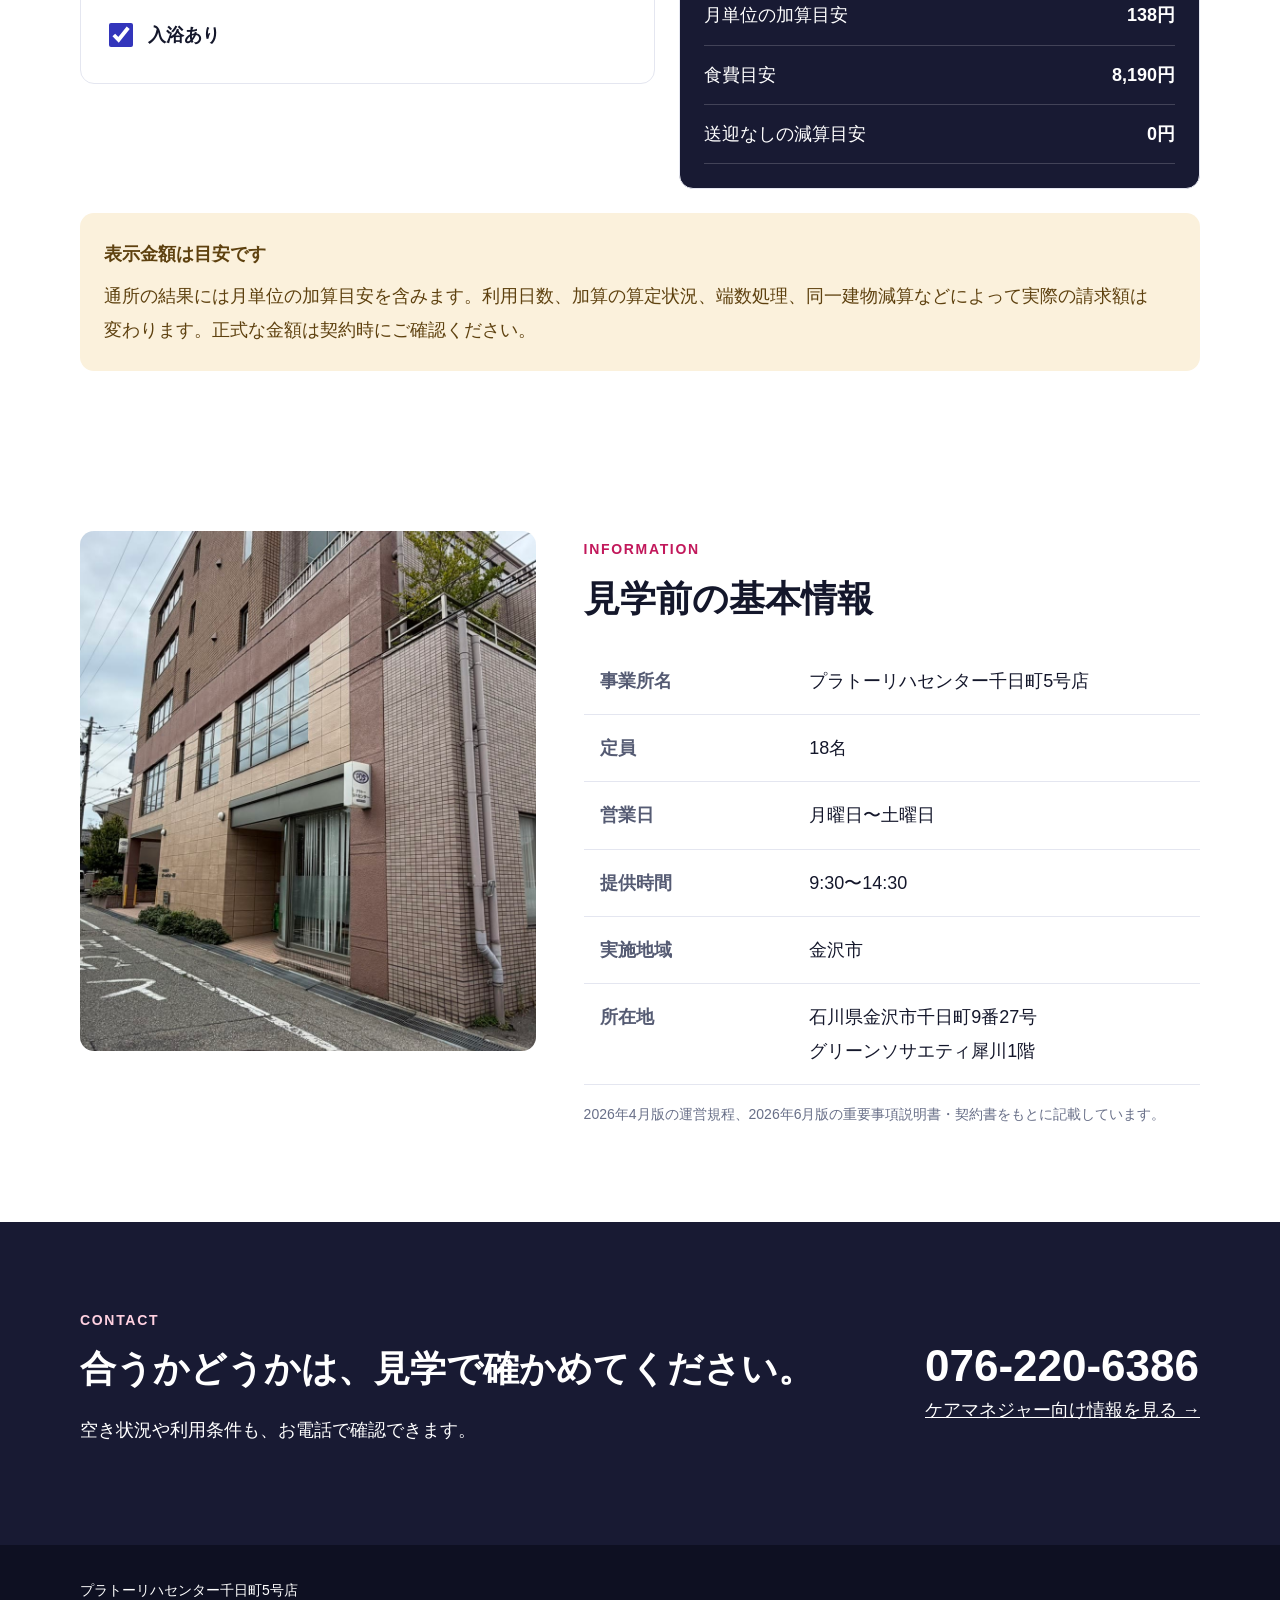
==== commit 5e89b86d: "公開前サンプル表記を削除" ====
--- a/index.html
+++ b/index.html
@@ -10,7 +10,6 @@
 </head>
 <body>
   <a class="skip" href="#main">本文へ移動</a>
-  <div class="draft-banner">公開前サンプル｜店舗確認前の内容を含みます</div>
   <nav class="site-nav" aria-label="ページ内ナビゲーション">
     <div class="inner nav-row">
       <a class="brand" href="sennichi.html"><small>PDS PLATEAU</small>千日町5号店</a>
@@ -196,7 +195,7 @@
       </div>
     </section>
   </main>
-  <footer><div class="inner">プラトーリハセンター千日町5号店｜公開前サンプル</div></footer>
+  <footer><div class="inner">プラトーリハセンター千日町5号店</div></footer>
   <script src="assets/facility-tools.js"></script>
   <script src="assets/sennichi-config.js"></script>
   <script>PDSFacilityTools.init(PDSSennichiConfig);</script>
--- a/assets/sennichi.css
+++ b/assets/sennichi.css
@@ -71,10 +71,11 @@
 .quote-card h2{font:900 36px/1.4 var(--pds-font-ui);margin:8px 0 16px;}
 
 .experience-grid{display:grid;grid-template-columns:1.15fr .85fr;gap:24px;align-items:stretch;}
-.experience-card{border:1px solid var(--pds-border);border-radius:14px;background:#fff;overflow:hidden;display:grid;}
-.experience-card:first-child{grid-template-rows:390px auto;}
-.experience-card:last-child{grid-template-rows:280px auto;}
-.experience-copy{padding:24px;}
+.experience-card{border:1px solid var(--pds-border);border-radius:14px;background:#fff;overflow:hidden;display:flex;flex-direction:column;}
+.experience-card>img{flex:0 0 auto;min-height:0;}
+.experience-card:first-child>img{height:390px;}
+.experience-card:last-child>img{height:280px;}
+.experience-copy{position:relative;z-index:1;padding:24px;background:#fff;}
 .experience-copy h3{font:900 26px/1.45 var(--pds-font-ui);margin:0 0 12px;color:var(--sennichi-dark);}
 .experience-copy p{margin:0;}
 .image-label{font-size:14px;color:var(--pds-text-muted);margin-top:8px;}
@@ -161,7 +162,7 @@
   .section-head{gap:16px;margin-bottom:32px;}
   .intro-image,.bath-image,.facts-photo{min-height:360px;height:420px;}
   .quote-card{margin:-64px 16px 0;padding:24px;}
-  .experience-card:first-child,.experience-card:last-child{grid-template-rows:260px auto;}
+  .experience-card:first-child>img,.experience-card:last-child>img{height:260px;}
   .exercise-stage{min-height:560px;}
   .exercise-copy{padding:24px;}
   .day-flow,.quick-facts,.form-grid{grid-template-columns:1fr;}
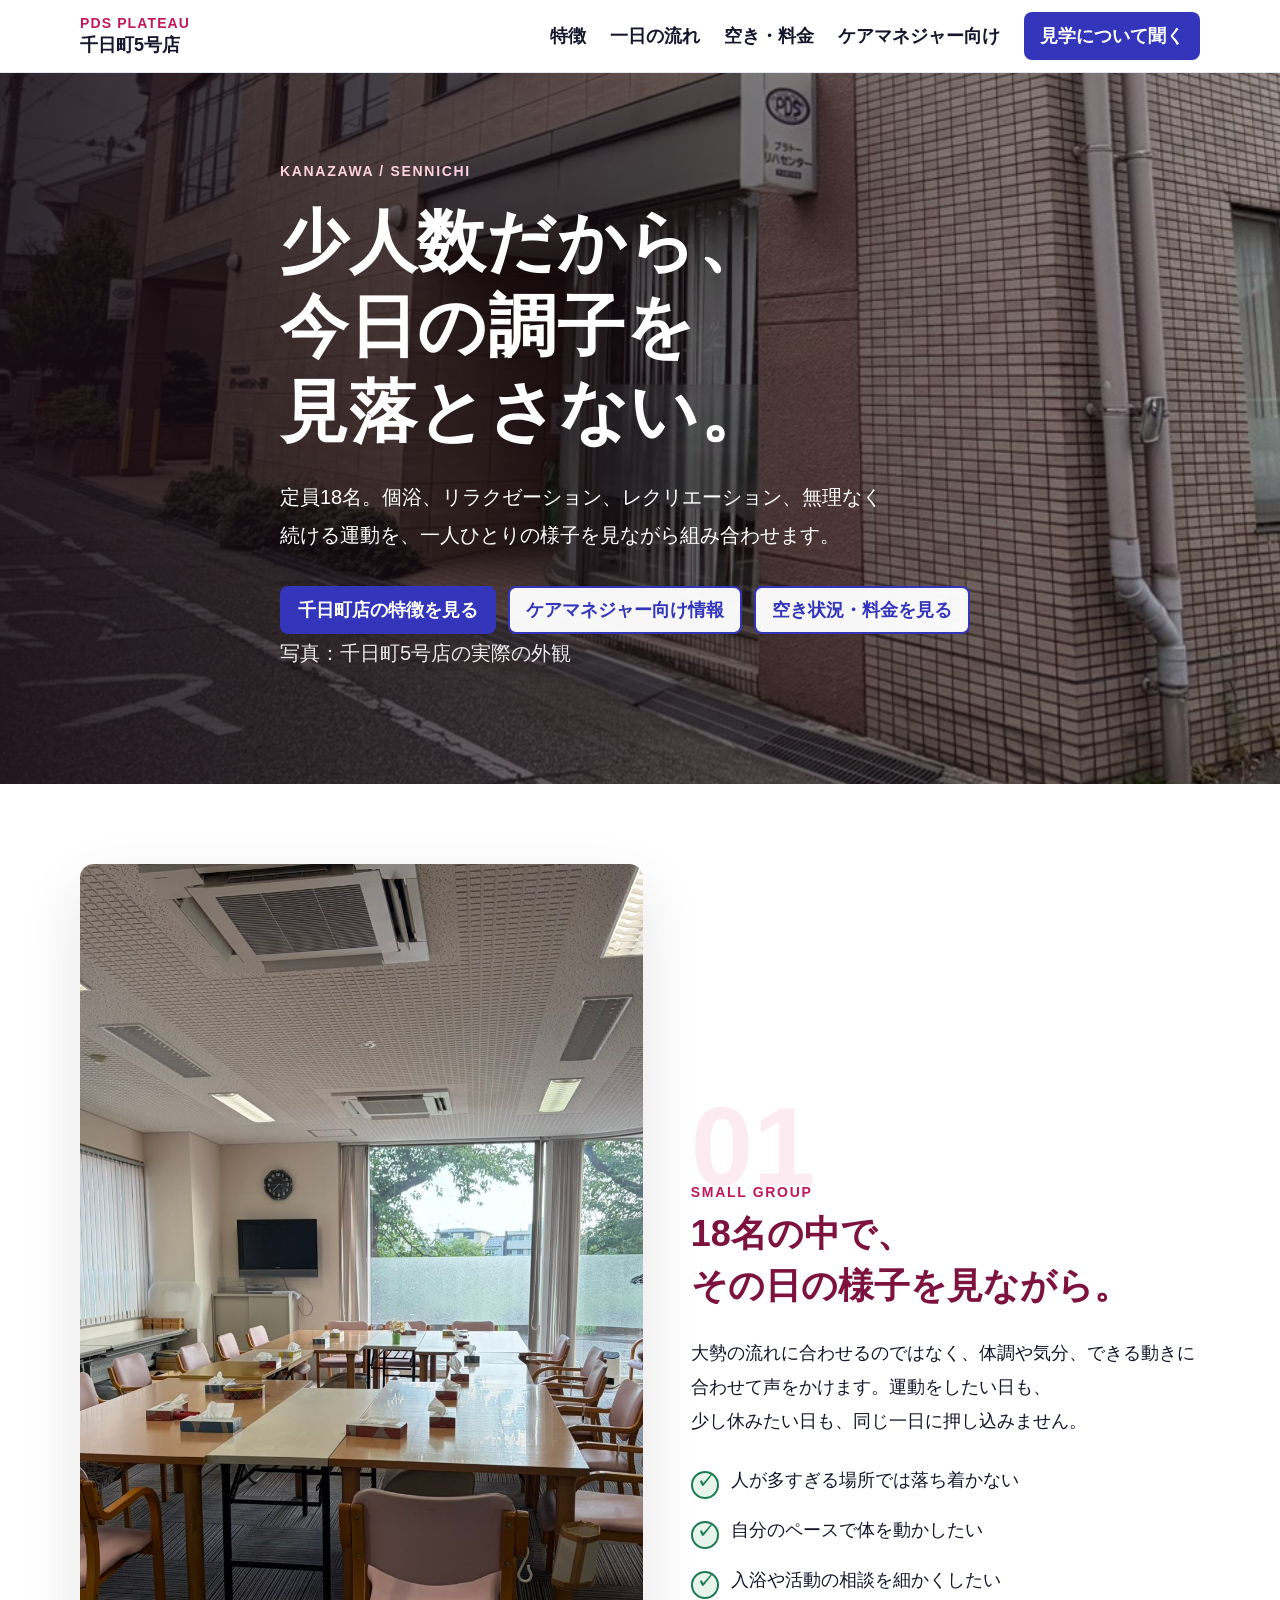
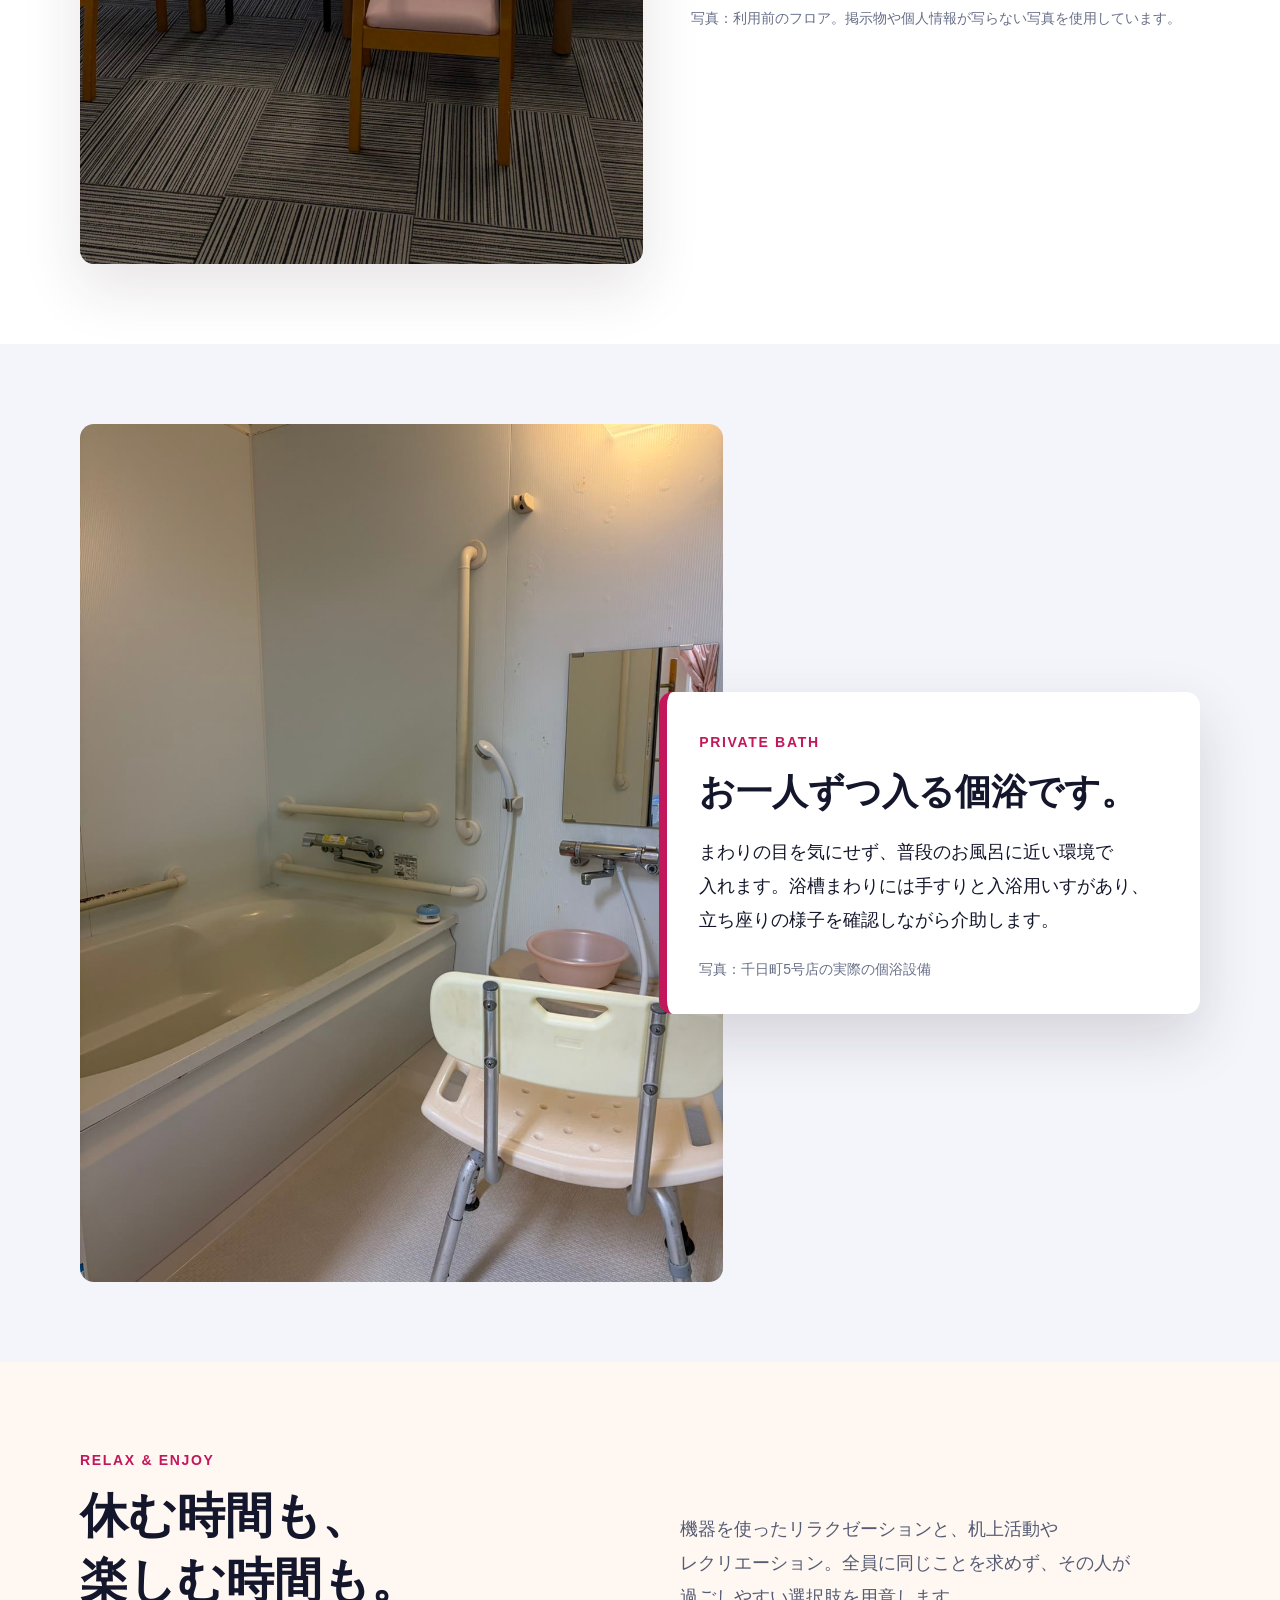
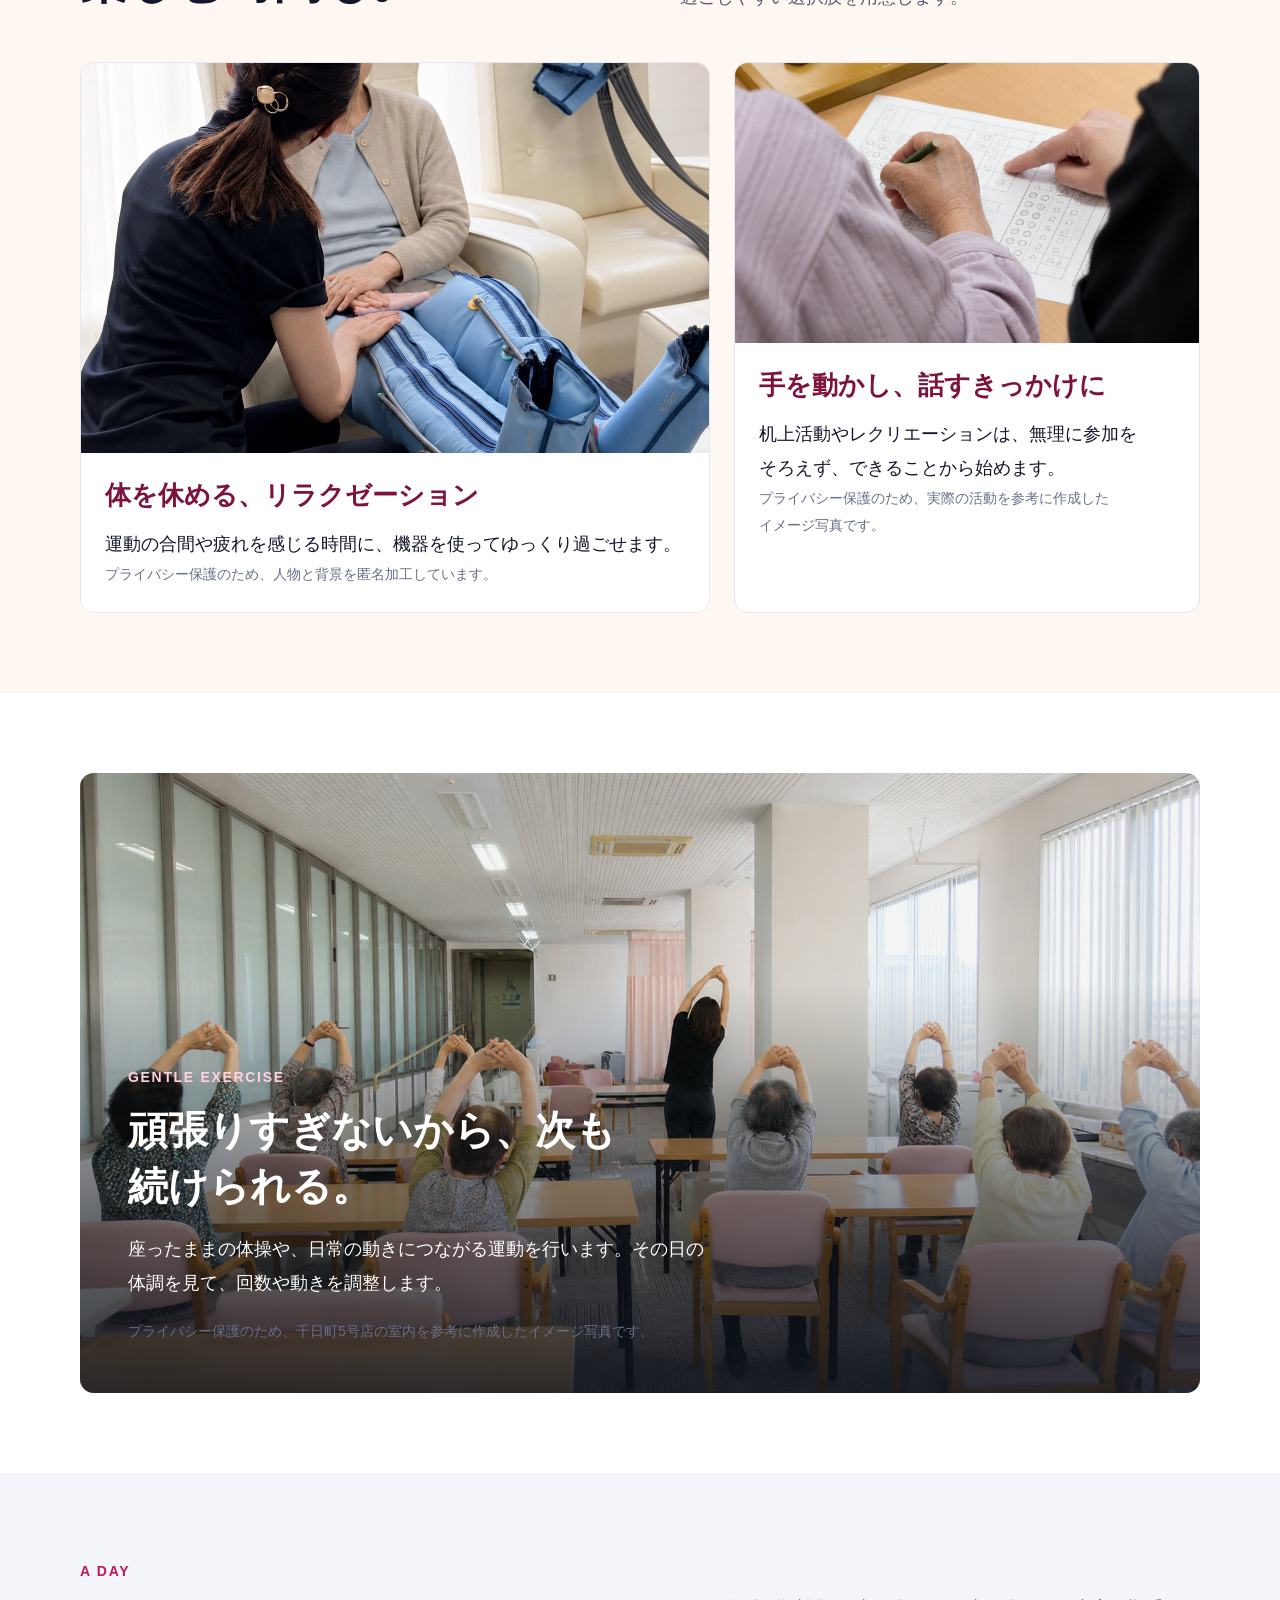
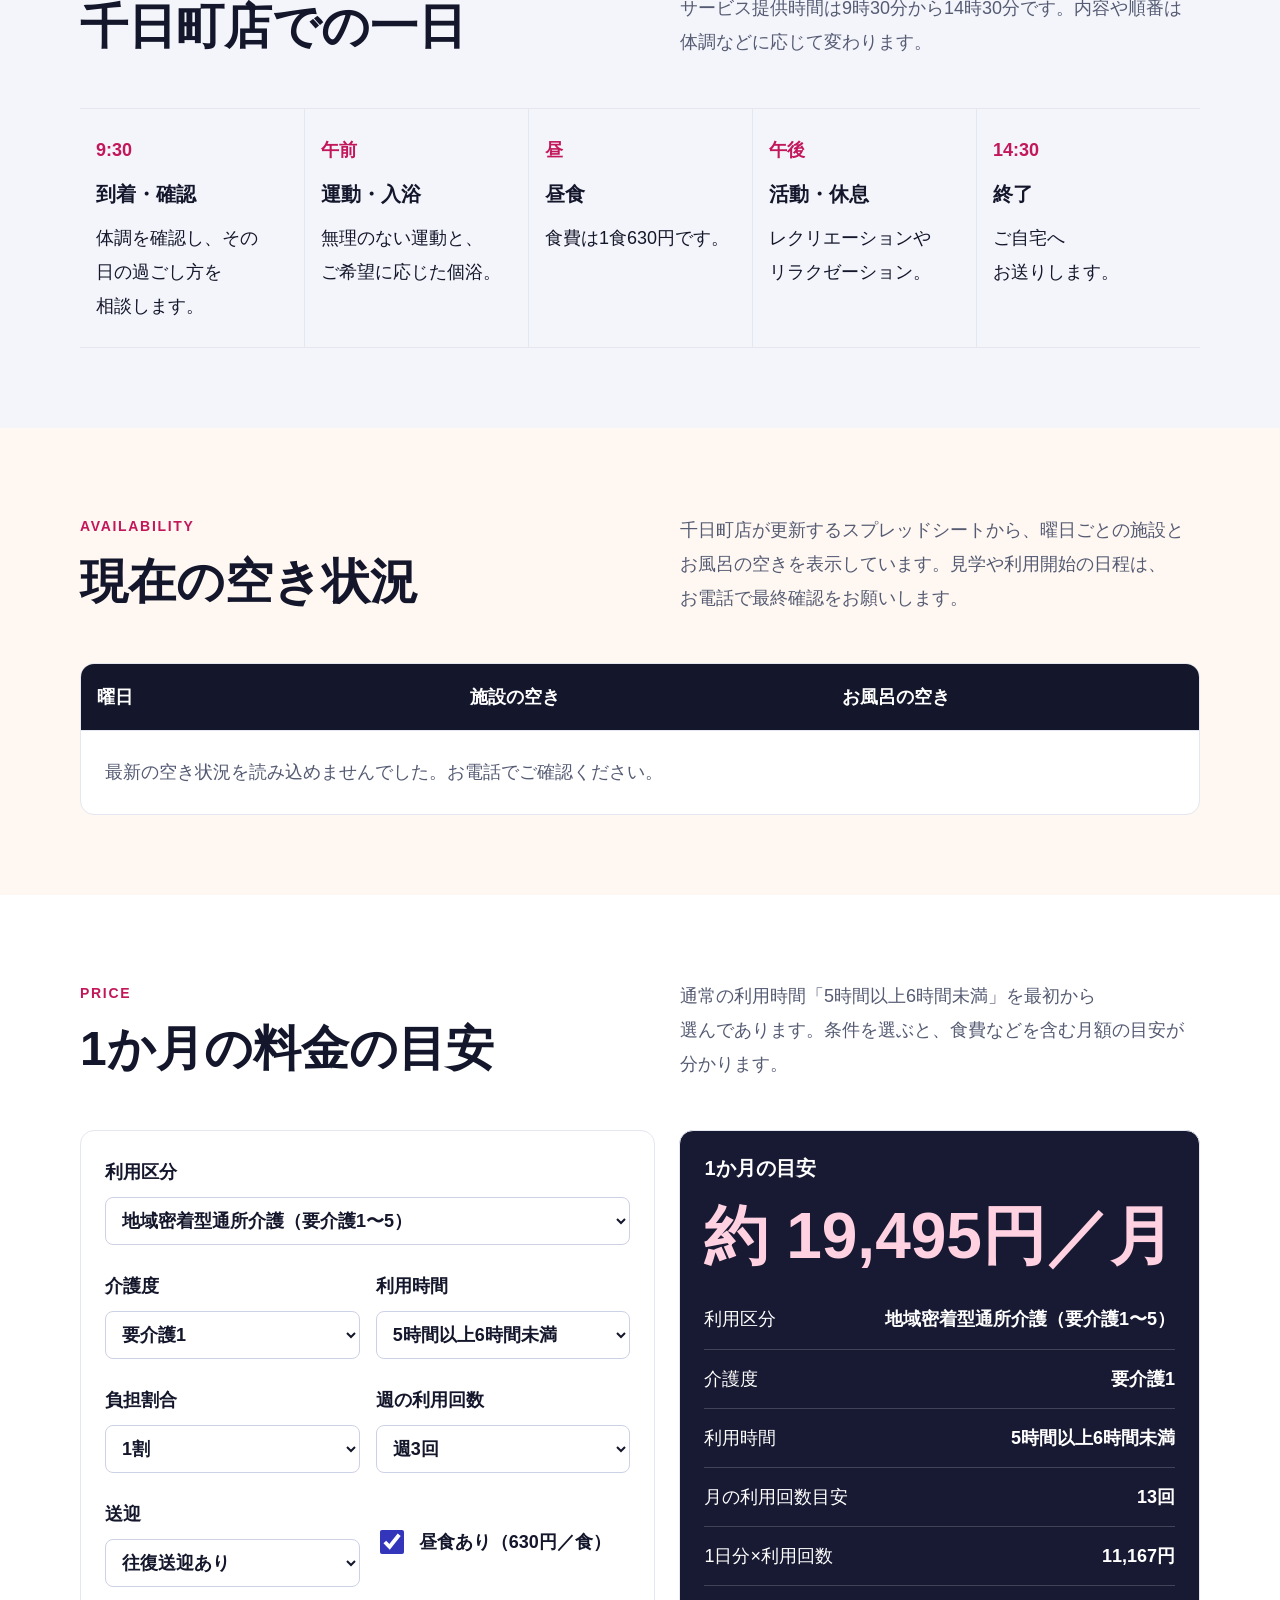
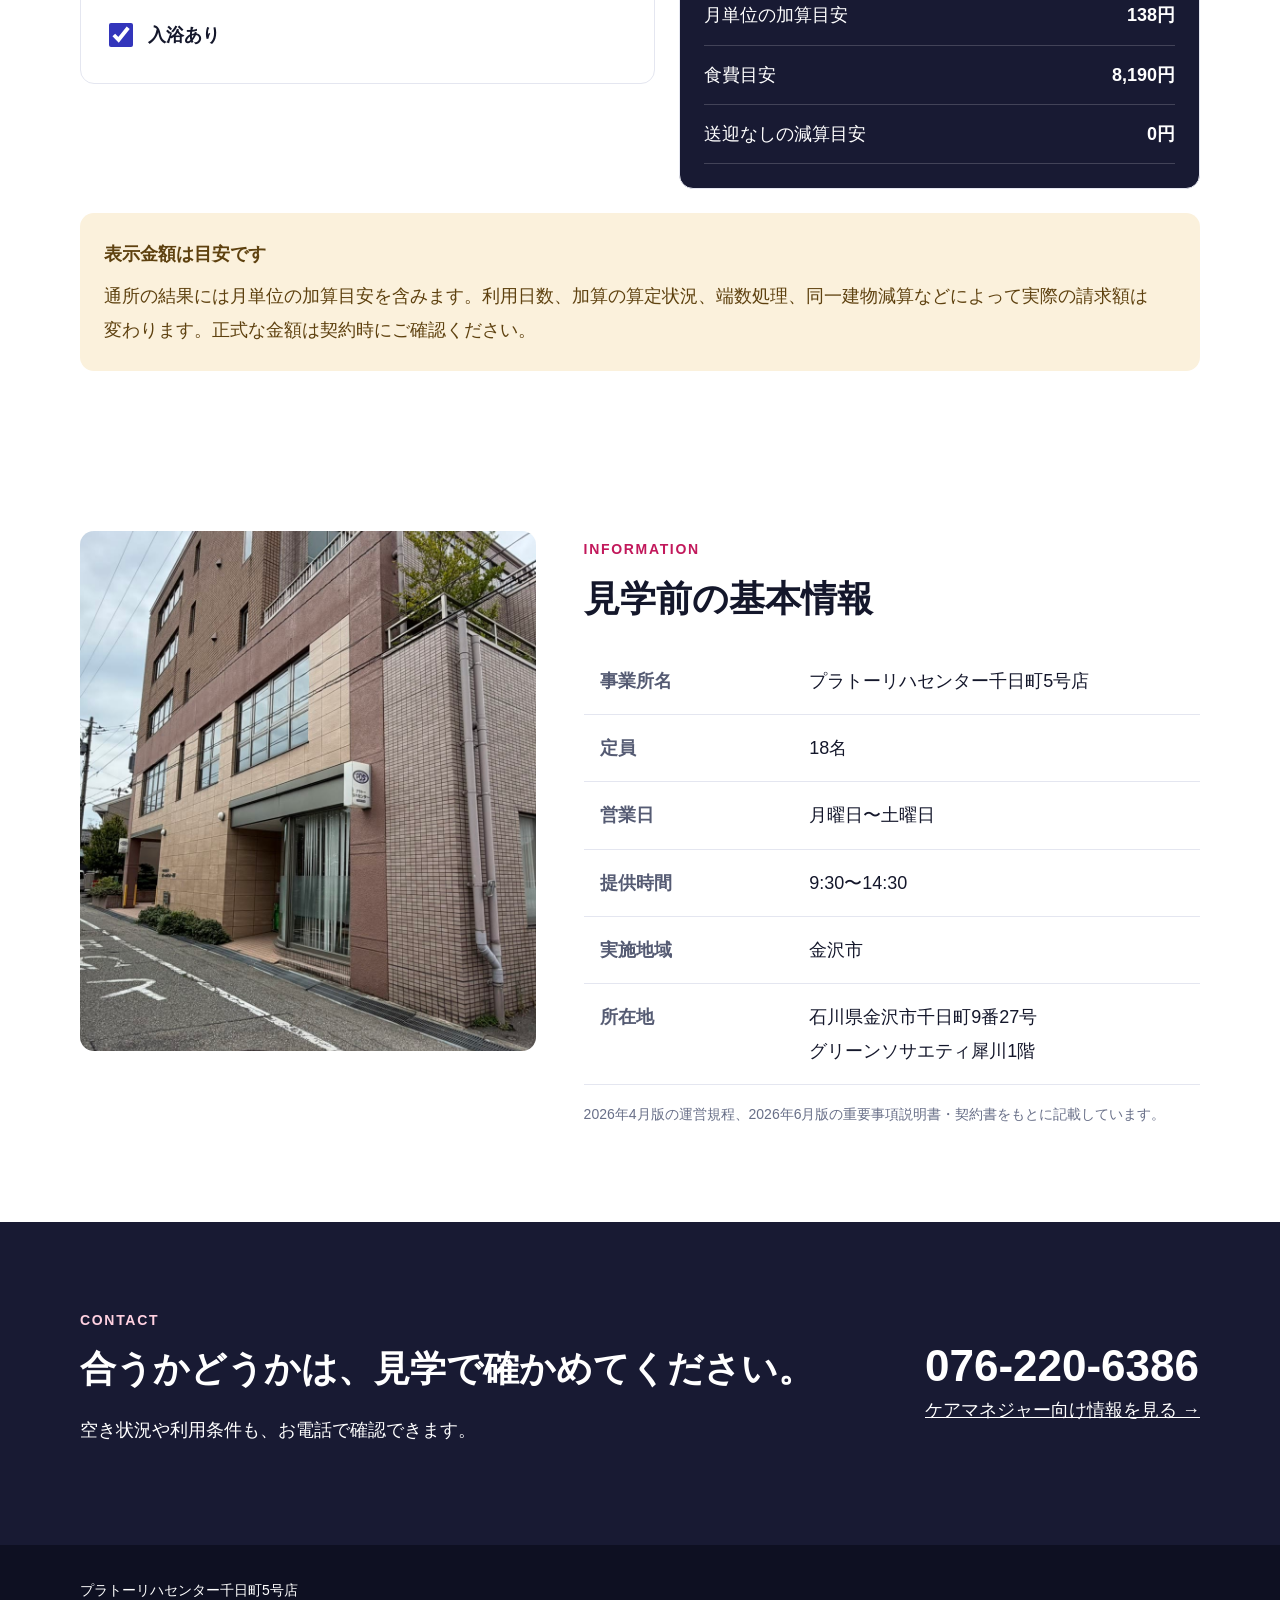
==== commit e9afc05c: "ケアマネ向け導線とスマホ表示を調整" ====
--- a/index.html
+++ b/index.html
@@ -32,6 +32,7 @@
         <p>定員18名。個浴、リラクゼーション、レクリエーション、無理なく続ける運動を、一人ひとりの様子を見ながら組み合わせます。</p>
         <div class="hero-actions">
           <a class="btn btn-primary" href="#features">千日町店の特徴を見る</a>
+          <a class="btn btn-secondary" href="sennichi-caremanager.html">ケアマネジャー向け情報</a>
           <a class="btn btn-secondary" href="#availability">空き状況・料金を見る</a>
         </div>
         <p class="photo-note">写真：千日町5号店の実際の外観</p>
--- a/assets/sennichi.css
+++ b/assets/sennichi.css
@@ -154,6 +154,8 @@
 }
 
 @media(max-width:620px){
+  body{overflow-wrap:anywhere;}
+  h1,h2,h3{word-break:auto-phrase;overflow-wrap:anywhere;text-wrap:balance;}
   .inner{width:min(100% - 32px,1120px);}
   .hero{min-height:620px;}
   .hero-media::after{background:linear-gradient(0deg,rgba(24,12,19,.93) 0%,rgba(24,12,19,.48) 78%,rgba(24,12,19,.2));}
@@ -166,10 +168,21 @@
   .exercise-stage{min-height:560px;}
   .exercise-copy{padding:24px;}
   .day-flow,.quick-facts,.form-grid{grid-template-columns:1fr;}
-  .day-step{border-left:0;min-height:auto;}
+  .day-step{border-left:0;min-width:0;min-height:auto;}
   .contact-row{gap:24px;}
   .breakdown li{display:grid;gap:4px;}
   .breakdown b{text-align:left;}
+	#codes{scroll-margin-top:80px;}
+	#codes .availability-wrap{overflow:visible;}
+	#codes .fact-table,#codes .fact-table tbody,#codes .fact-table tr,#codes .fact-table td{display:block;width:100%;}
+	#codes .fact-table thead{display:none;}
+	#codes .fact-table tr{margin-bottom:12px;overflow:hidden;border:1px solid var(--pds-border);border-radius:12px;background:#fff;}
+	#codes .fact-table td{display:grid;grid-template-columns:128px minmax(0,1fr);gap:12px;padding:12px 14px;border:0;border-bottom:1px solid var(--pds-border);}
+	#codes .fact-table td::before{color:var(--pds-primary);font-weight:900;white-space:nowrap;}
+	#codes .fact-table td:nth-child(1)::before{content:"区分";}
+	#codes .fact-table td:nth-child(2)::before{content:"内容";}
+	#codes .fact-table td:nth-child(3)::before{content:"サービスコード";}
+	#codes .fact-table tr:last-child td:not(:last-child){border-bottom:1px solid var(--pds-border);}
 }
 
 @media(prefers-reduced-motion:reduce){html{scroll-behavior:auto;}}
